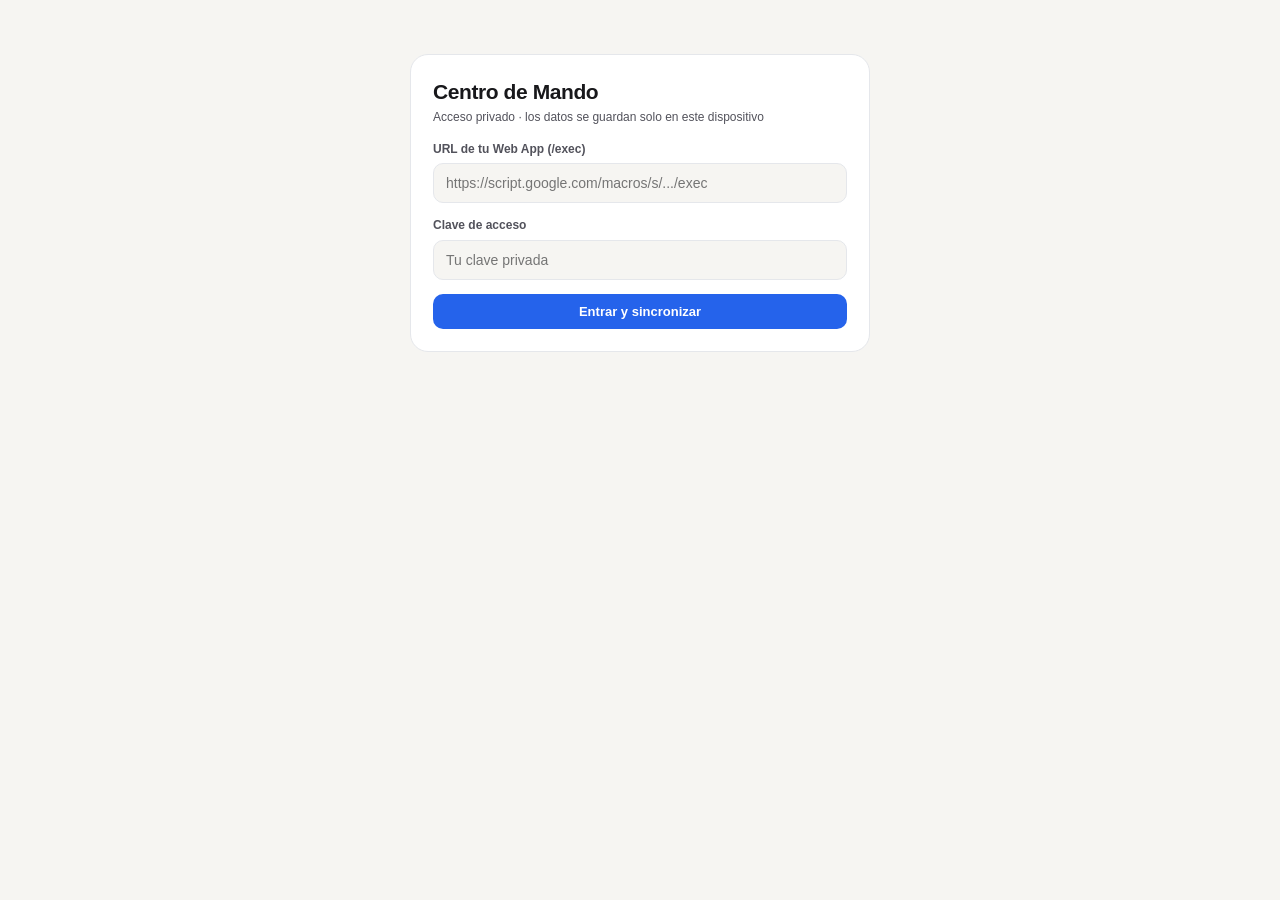
==== m/index.html @ d4057d69 "feat(m): agregar visor móvil Safari iPhone en m/index.html" ====
<!DOCTYPE html>
<html lang="es">
<head>
  <meta charset="UTF-8" />
  <meta name="viewport" content="width=device-width, initial-scale=1.0, viewport-fit=cover" />
  <meta name="apple-mobile-web-app-capable" content="yes" />
  <meta name="apple-mobile-web-app-status-bar-style" content="default" />
  <meta name="apple-mobile-web-app-title" content="Proyectos" />
  <meta name="robots" content="noindex, nofollow" />
  <link rel="apple-touch-icon" href="data:image/svg+xml,%3Csvg xmlns='http://www.w3.org/2000/svg' viewBox='0 0 180 180'%3E%3Crect width='180' height='180' rx='40' fill='%231d4ed8'/%3E%3Crect x='36' y='44' width='48' height='40' rx='10' fill='%23ffffff'/%3E%3Crect x='96' y='44' width='48' height='40' rx='10' fill='%2393c5fd'/%3E%3Crect x='36' y='96' width='48' height='40' rx='10' fill='%2393c5fd'/%3E%3Crect x='96' y='96' width='48' height='40' rx='10' fill='%23ffffff'/%3E%3C/svg%3E" />
  <title>Centro de Mando</title>
  <style>
    :root {
      --bg: #f6f5f2;
      --card: #ffffff;
      --border: #e5e7eb;
      --fg: #18181b;
      --muted: #52525b;
      --accent: #2563eb;
      --accent-fg: #ffffff;
      --inst-bg: #eff6ff;
      --inst-bd: #bfdbfe;
      --next-bg: #fafafa;
      --ok-bg: #dcfce7;
      --ok-fg: #166534;
      --warn-bg: #fef3c7;
      --warn-fg: #92400e;
      --err-bg: #fee2e2;
      --err-fg: #991b1b;
      --c1: #0f766e;
      --c2: #2563eb;
      --c3: #7c3aed;
      --c4: #c2410c;
    }
    @media (prefers-color-scheme: dark) {
      :root {
        --bg: #0c0e12;
        --card: #161922;
        --border: #272c38;
        --fg: #f4f4f5;
        --muted: #a1a1aa;
        --accent: #60a5fa;
        --accent-fg: #0c0e12;
        --inst-bg: #13203d;
        --inst-bd: #1e3a8a;
        --next-bg: #11141c;
        --ok-bg: #14532d;
        --ok-fg: #bbf7d0;
        --warn-bg: #451a03;
        --warn-fg: #fde68a;
        --err-bg: #450a0a;
        --err-fg: #fecaca;
        --c1: #2dd4bf;
        --c2: #60a5fa;
        --c3: #a78bfa;
        --c4: #fb923c;
      }
    }
    * { box-sizing: border-box; -webkit-tap-highlight-color: transparent; }
    body {
      margin: 0;
      padding: calc(14px + env(safe-area-inset-top)) 14px calc(32px + env(safe-area-inset-bottom));
      font-family: -apple-system, BlinkMacSystemFont, "SF Pro Text", "Segoe UI", Roboto, sans-serif;
      background: var(--bg);
      color: var(--fg);
      line-height: 1.45;
    }
    .wrap { max-width: 980px; margin: 0 auto; }
    header {
      display: flex;
      justify-content: space-between;
      align-items: center;
      gap: 10px;
      margin-bottom: 14px;
    }
    h1 { font-size: 21px; font-weight: 800; margin: 0; letter-spacing: -0.02em; }
    .meta { font-size: 12px; color: var(--muted); margin-top: 2px; }
    .actions { display: flex; gap: 8px; flex-shrink: 0; }
    .btn {
      padding: 9px 13px;
      border-radius: 10px;
      border: 1px solid var(--border);
      background: var(--card);
      color: var(--fg);
      font-size: 13px;
      font-weight: 600;
      cursor: pointer;
    }
    .btn-primary {
      background: var(--accent);
      color: var(--accent-fg);
      border-color: transparent;
    }
    .btn:active { opacity: 0.78; transform: scale(0.98); }
    .stats {
      display: grid;
      grid-template-columns: repeat(3, 1fr);
      gap: 10px;
      margin-bottom: 14px;
    }
    .stat {
      background: var(--card);
      border: 1px solid var(--border);
      border-radius: 13px;
      padding: 10px 12px;
    }
    .stat-lbl { font-size: 11px; color: var(--muted); }
    .stat-val { font-size: 18px; font-weight: 800; font-variant-numeric: tabular-nums; margin-top: 2px; }
    .grid {
      display: grid;
      grid-template-columns: repeat(auto-fit, minmax(310px, 1fr));
      gap: 14px;
    }
    .card {
      background: var(--card);
      border: 1px solid var(--border);
      border-radius: 16px;
      padding: 16px;
      display: flex;
      flex-direction: column;
      gap: 12px;
    }
    .top { display: flex; justify-content: space-between; align-items: flex-start; gap: 10px; }
    .title-wrap { min-width: 0; }
    .title-row { display: flex; align-items: center; gap: 7px; flex-wrap: wrap; }
    .dot { width: 9px; height: 9px; border-radius: 999px; flex-shrink: 0; }
    h2 { font-size: 17px; font-weight: 700; margin: 0; }
    .phase { font-size: 12px; color: var(--muted); margin-top: 3px; }
    .right { text-align: right; flex-shrink: 0; }
    .pill {
      display: inline-block;
      font-size: 10px;
      font-weight: 700;
      text-transform: uppercase;
      letter-spacing: 0.03em;
      padding: 2px 8px;
      border-radius: 999px;
    }
    .pill.ok { background: var(--ok-bg); color: var(--ok-fg); }
    .pill.warn { background: var(--warn-bg); color: var(--warn-fg); }
    .pill.err { background: var(--err-bg); color: var(--err-fg); }
    .pct { font-size: 20px; font-weight: 800; font-variant-numeric: tabular-nums; margin-top: 3px; }
    .bar { height: 6px; background: var(--border); border-radius: 999px; overflow: hidden; }
    .fill { height: 100%; border-radius: 999px; transition: width 0.3s ease; }
    .lbl {
      font-size: 11px;
      font-weight: 700;
      letter-spacing: 0.04em;
      color: var(--muted);
      margin-bottom: 4px;
      text-transform: uppercase;
    }
    .inst {
      background: var(--inst-bg);
      border: 1px solid var(--inst-bd);
      border-radius: 12px;
      padding: 11px 12px;
    }
    .inst .lbl { color: var(--accent); display: flex; justify-content: space-between; gap: 8px; flex-wrap: wrap; }
    .inst p { margin: 0; font-size: 14px; font-weight: 600; color: var(--fg); }
    .blocker {
      background: var(--warn-bg);
      color: var(--warn-fg);
      border-radius: 10px;
      padding: 9px 11px;
      font-size: 12px;
    }
    .blk p, .next p { margin: 0; font-size: 13px; }
    .blk p { color: var(--muted); }
    .next {
      background: var(--next-bg);
      border: 1px solid var(--border);
      border-radius: 12px;
      padding: 10px 12px;
    }
    details {
      border-top: 1px solid var(--border);
      padding-top: 10px;
      font-size: 12px;
      color: var(--muted);
    }
    summary {
      cursor: pointer;
      font-weight: 600;
      color: var(--accent);
      list-style: none;
    }
    summary::-webkit-details-marker { display: none; }
    .sub-lbl { font-weight: 700; color: var(--fg); margin: 10px 0 4px; }
    ul { margin: 0 0 0 16px; padding: 0; }
    li { margin-bottom: 4px; }
    .links { display: flex; flex-wrap: wrap; gap: 10px; margin-top: 8px; }
    .links a { color: var(--accent); text-decoration: none; font-weight: 600; }
    .setup-card {
      max-width: 460px;
      margin: 40px auto;
      background: var(--card);
      border: 1px solid var(--border);
      border-radius: 18px;
      padding: 22px;
      display: flex;
      flex-direction: column;
      gap: 14px;
    }
    label { font-size: 12px; font-weight: 600; color: var(--muted); display: block; margin-bottom: 5px; }
    input {
      width: 100%;
      padding: 11px 12px;
      border-radius: 10px;
      border: 1px solid var(--border);
      background: var(--bg);
      color: var(--fg);
      font-size: 14px;
    }
    .err-banner {
      background: var(--err-bg);
      color: var(--err-fg);
      border-radius: 12px;
      padding: 12px 14px;
      font-size: 13px;
      margin-bottom: 14px;
    }
    .muted-center { text-align: center; color: var(--muted); padding: 40px 16px; font-size: 14px; }
  </style>
</head>
<body>
  <div id="root" class="wrap"></div>

  <script>
    (function () {
      const CFG_KEY = 'mando_viewer_cfg_v1';
      const CACHE_KEY = 'mando_viewer_cache_v1';
      const COLORS = ['var(--c1)', 'var(--c2)', 'var(--c3)', 'var(--c4)'];

      function esc(s) {
        return String(s || '')
          .replace(/&/g, '&amp;')
          .replace(/</g, '&lt;')
          .replace(/>/g, '&gt;')
          .replace(/"/g, '&quot;');
      }

      function formatDate(iso) {
        if (!iso) return '';
        try {
          const d = new Date(iso);
          const m = ['Ene','Feb','Mar','Abr','May','Jun','Jul','Ago','Sep','Oct','Nov','Dic'];
          const p = n => (n < 10 ? '0' + n : '' + n);
          return d.getDate() + ' ' + m[d.getMonth()] + ' · ' + p(d.getHours()) + ':' + p(d.getMinutes());
        } catch (_) {
          return String(iso).slice(0, 16).replace('T', ' ');
        }
      }

      function parseHashConfig() {
        const hash = window.location.hash ? window.location.hash.slice(1) : '';
        if (!hash) return null;
        const params = new URLSearchParams(hash);
        const api = params.get('api');
        const k = params.get('k') || '';
        if (api) return { api: api.trim(), k: k.trim() };
        return null;
      }

      function loadConfig() {
        const fromHash = parseHashConfig();
        if (fromHash) {
          try { localStorage.setItem(CFG_KEY, JSON.stringify(fromHash)); } catch (_) {}
          return fromHash;
        }
        try {
          const raw = localStorage.getItem(CFG_KEY);
          if (raw) return JSON.parse(raw);
        } catch (_) {}
        return null;
      }

      function saveConfig(cfg) {
        try { localStorage.setItem(CFG_KEY, JSON.stringify(cfg)); } catch (_) {}
      }

      function loadCache() {
        try {
          const raw = localStorage.getItem(CACHE_KEY);
          if (raw) return JSON.parse(raw);
        } catch (_) {}
        return null;
      }

      function saveCache(payload) {
        try { localStorage.setItem(CACHE_KEY, JSON.stringify(payload)); } catch (_) {}
      }

      function renderSetup(errMsg) {
        const existing = loadConfig() || { api: '', k: '' };
        document.getElementById('root').innerHTML = `
          <form id="setup-form" class="setup-card">
            <div>
              <h1>Centro de Mando</h1>
              <div class="meta">Acceso privado · los datos se guardan solo en este dispositivo</div>
            </div>
            ${errMsg ? `<div class="err-banner">${esc(errMsg)}</div>` : ''}
            <div>
              <label for="inp-api">URL de tu Web App (/exec)</label>
              <input id="inp-api" type="url" required placeholder="https://script.google.com/macros/s/.../exec" value="${esc(existing.api)}" />
            </div>
            <div>
              <label for="inp-key">Clave de acceso</label>
              <input id="inp-key" type="password" required placeholder="Tu clave privada" value="${esc(existing.k)}" />
            </div>
            <button type="submit" class="btn btn-primary">Entrar y sincronizar</button>
          </form>
        `;
        document.getElementById('setup-form').addEventListener('submit', function (e) {
          e.preventDefault();
          const api = document.getElementById('inp-api').value.trim();
          const k = document.getElementById('inp-key').value.trim();
          if (!api) return;
          const cfg = { api, k };
          saveConfig(cfg);
          const hash = '#api=' + encodeURIComponent(api) + '&k=' + encodeURIComponent(k);
          try { history.replaceState(null, '', hash); } catch (_) {}
          startApp(cfg);
        });
      }

      function renderDashboard(data, statusText, errMsg) {
        const projects = Array.isArray(data && data.projects) ? data.projects : [];
        const avgPct = projects.length
          ? Math.round(projects.reduce((acc, p) => acc + Number(p.progress_pct || 0), 0) / projects.length)
          : 0;
        const activeCount = projects.filter(p => p.status === 'activo').length;

        const cardsHtml = projects.map(function (p, idx) {
          const pct = Number(p.progress_pct || 0);
          const color = COLORS[idx % COLORS.length];
          const tone = p.status === 'activo' ? 'ok' : (p.status === 'bloqueado' ? 'err' : 'warn');
          const done = (p.done_highlights || []).map(x => `<li>${esc(x)}</li>`).join('');
          const hist = (p.history || []).slice(0, 4).map(h =>
            `<li><b>${esc(formatDate(h.at))}:</b> ${esc(h.instruction)}</li>`
          ).join('');
          const links = (p.links || []).map(l =>
            `<a href="${esc(l.url)}" target="_blank" rel="noopener noreferrer">${esc(l.label)} ↗</a>`
          ).join('');
          const blocker = (p.blockers && String(p.blockers).trim())
            ? `<div class="blocker"><b>Atención:</b> ${esc(p.blockers)}</div>`
            : '';

          return `
            <article class="card">
              <div class="top">
                <div class="title-wrap">
                  <div class="title-row">
                    <span class="dot" style="background:${color}"></span>
                    <h2>${esc(p.name)}</h2>
                  </div>
                  <div class="phase">${esc(p.phase || p.category)}</div>
                </div>
                <div class="right">
                  <span class="pill ${tone}">${esc(p.status || 'activo')}</span>
                  <div class="pct" style="color:${color}">${pct}%</div>
                </div>
              </div>
              <div class="bar"><div class="fill" style="width:${pct}%;background:${color}"></div></div>
              <div class="inst">
                <div class="lbl">
                  <span>Última instrucción</span>
                  <span>${esc(formatDate(p.last_instruction_at))}</span>
                </div>
                <p>${esc(p.last_instruction)}</p>
              </div>
              ${blocker}
              <div class="blk">
                <div class="lbl">En qué vamos</div>
                <p>${esc(p.summary)}</p>
              </div>
              <div class="next">
                <div class="lbl">Siguiente decisión</div>
                <p>${esc(p.next_decision)}</p>
              </div>
              ${(done || hist || links) ? `
                <details>
                  <summary>Ver logros, historial y links</summary>
                  ${done ? `<div class="sub-lbl">Logros</div><ul>${done}</ul>` : ''}
                  ${hist ? `<div class="sub-lbl">Historial</div><ul>${hist}</ul>` : ''}
                  ${links ? `<div class="links">${links}</div>` : ''}
                </details>
              ` : ''}
            </article>
          `;
        }).join('');

        document.getElementById('root').innerHTML = `
          <header>
            <div>
              <h1>Mis Proyectos</h1>
              <div class="meta">${esc(statusText)}</div>
            </div>
            <div class="actions">
              <button id="btn-refresh" type="button" class="btn btn-primary">↻ Actualizar</button>
              <button id="btn-cfg" type="button" class="btn" aria-label="Configurar">⚙</button>
            </div>
          </header>
          ${errMsg ? `<div class="err-banner">${esc(errMsg)}</div>` : ''}
          <section class="stats">
            <div class="stat">
              <div class="stat-lbl">Proyectos</div>
              <div class="stat-val">${projects.length}</div>
            </div>
            <div class="stat">
              <div class="stat-lbl">Activos</div>
              <div class="stat-val">${activeCount}/${projects.length}</div>
            </div>
            <div class="stat">
              <div class="stat-lbl">Promedio</div>
              <div class="stat-val">${avgPct}%</div>
            </div>
          </section>
          <section class="grid">${cardsHtml || '<div class="muted-center">Sin proyectos todavía.</div>'}</section>
        `;

        document.getElementById('btn-refresh').addEventListener('click', function () {
          const cfg = loadConfig();
          if (cfg) fetchLive(cfg);
        });
        document.getElementById('btn-cfg').addEventListener('click', function () {
          renderSetup();
        });
      }

      async function fetchLive(cfg) {
        const cached = loadCache();
        if (cached && cached.projects) {
          renderDashboard(cached, 'Actualizando en vivo desde Drive...');
        } else {
          document.getElementById('root').innerHTML = '<div class="muted-center">Conectando con tu Google Drive...</div>';
        }

        const sep = cfg.api.includes('?') ? '&' : '?';
        const url = cfg.api + sep + 'k=' + encodeURIComponent(cfg.k || '') + '&format=json&_t=' + Date.now();

        try {
          const res = await fetch(url, {
            method: 'GET',
            credentials: 'omit',
            redirect: 'follow',
            cache: 'no-store'
          });
          if (!res.ok) throw new Error('HTTP ' + res.status);
          const text = await res.text();
          let data;
          try {
            data = JSON.parse(text);
          } catch (_) {
            throw new Error('La respuesta no fue JSON (verifica que tu clave ?k= coincida y el acceso sea "Cualquier usuario").');
          }
          saveCache(data);
          const hora = new Date().toLocaleTimeString('es-MX', { hour: '2-digit', minute: '2-digit' });
          renderDashboard(data, 'En vivo desde Drive · ' + hora);
        } catch (err) {
          if (cached && cached.projects) {
            renderDashboard(cached, 'Mostrando última copia guardada', 'No se pudo actualizar ahora: ' + err.message);
          } else {
            renderSetup('No se pudo conectar: ' + err.message);
          }
        }
      }

      function startApp(cfg) {
        if (!cfg || !cfg.api) {
          renderSetup();
          return;
        }
        fetchLive(cfg);
      }

      startApp(loadConfig());
    })();
  </script>
</body>
</html>
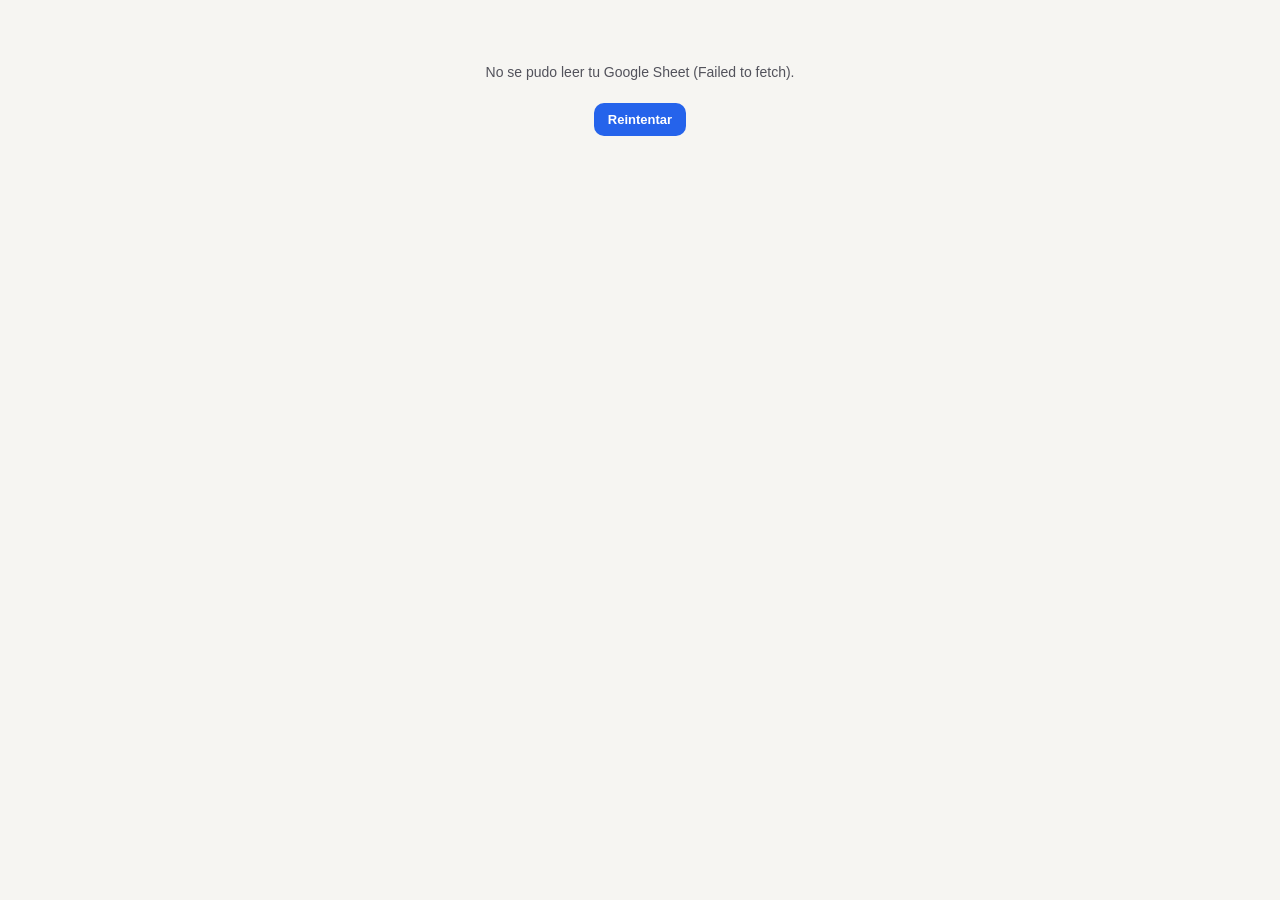
==== commit a72f2b4e: "feat(m): actualizar visor móvil Safari iPhone en m/index.html" ====
--- a/m/index.html
+++ b/m/index.html
@@ -7,12 +7,14 @@
   <meta name="apple-mobile-web-app-status-bar-style" content="default" />
   <meta name="apple-mobile-web-app-title" content="Proyectos" />
   <meta name="robots" content="noindex, nofollow" />
-  <link rel="apple-touch-icon" href="data:image/svg+xml,%3Csvg xmlns='http://www.w3.org/2000/svg' viewBox='0 0 180 180'%3E%3Crect width='180' height='180' rx='40' fill='%231d4ed8'/%3E%3Crect x='36' y='44' width='48' height='40' rx='10' fill='%23ffffff'/%3E%3Crect x='96' y='44' width='48' height='40' rx='10' fill='%2393c5fd'/%3E%3Crect x='36' y='96' width='48' height='40' rx='10' fill='%2393c5fd'/%3E%3Crect x='96' y='96' width='48' height='40' rx='10' fill='%23ffffff'/%3E%3C/svg%3E" />
-  <title>Centro de Mando</title>
+  <link rel="apple-touch-icon" sizes="180x180" href="./apple-touch-icon.png" />
+  <link rel="icon" type="image/png" sizes="180x180" href="./apple-touch-icon.png" />
+  <title>Mis Proyectos — Kanban</title>
   <style>
     :root {
       --bg: #f6f5f2;
       --card: #ffffff;
+      --card-inner: #faf9f6;
       --border: #e5e7eb;
       --fg: #18181b;
       --muted: #52525b;
@@ -20,13 +22,10 @@
       --accent-fg: #ffffff;
       --inst-bg: #eff6ff;
       --inst-bd: #bfdbfe;
-      --next-bg: #fafafa;
-      --ok-bg: #dcfce7;
-      --ok-fg: #166534;
+      --ok: #16a34a;
       --warn-bg: #fef3c7;
+      --warn-bd: #fde68a;
       --warn-fg: #92400e;
-      --err-bg: #fee2e2;
-      --err-fg: #991b1b;
       --c1: #0f766e;
       --c2: #2563eb;
       --c3: #7c3aed;
@@ -36,6 +35,7 @@
       :root {
         --bg: #0c0e12;
         --card: #161922;
+        --card-inner: #10131a;
         --border: #272c38;
         --fg: #f4f4f5;
         --muted: #a1a1aa;
@@ -43,13 +43,10 @@
         --accent-fg: #0c0e12;
         --inst-bg: #13203d;
         --inst-bd: #1e3a8a;
-        --next-bg: #11141c;
-        --ok-bg: #14532d;
-        --ok-fg: #bbf7d0;
+        --ok: #22c55e;
         --warn-bg: #451a03;
+        --warn-bd: #78350f;
         --warn-fg: #fde68a;
-        --err-bg: #450a0a;
-        --err-fg: #fecaca;
         --c1: #2dd4bf;
         --c2: #60a5fa;
         --c3: #a78bfa;
@@ -59,13 +56,13 @@
     * { box-sizing: border-box; -webkit-tap-highlight-color: transparent; }
     body {
       margin: 0;
-      padding: calc(14px + env(safe-area-inset-top)) 14px calc(32px + env(safe-area-inset-bottom));
+      padding: calc(14px + env(safe-area-inset-top)) 14px calc(34px + env(safe-area-inset-bottom));
       font-family: -apple-system, BlinkMacSystemFont, "SF Pro Text", "Segoe UI", Roboto, sans-serif;
       background: var(--bg);
       color: var(--fg);
       line-height: 1.45;
     }
-    .wrap { max-width: 980px; margin: 0 auto; }
+    .wrap { max-width: 1240px; margin: 0 auto; }
     header {
       display: flex;
       justify-content: space-between;
@@ -75,162 +72,186 @@
     }
     h1 { font-size: 21px; font-weight: 800; margin: 0; letter-spacing: -0.02em; }
     .meta { font-size: 12px; color: var(--muted); margin-top: 2px; }
-    .actions { display: flex; gap: 8px; flex-shrink: 0; }
     .btn {
-      padding: 9px 13px;
+      padding: 9px 14px;
       border-radius: 10px;
-      border: 1px solid var(--border);
-      background: var(--card);
-      color: var(--fg);
+      border: none;
+      background: var(--accent);
+      color: var(--accent-fg);
       font-size: 13px;
       font-weight: 600;
       cursor: pointer;
-    }
-    .btn-primary {
+      flex-shrink: 0;
+    }
+    .btn:active { opacity: 0.8; transform: scale(0.98); }
+    .filters {
+      display: flex;
+      gap: 8px;
+      overflow-x: auto;
+      padding-bottom: 10px;
+      margin-bottom: 8px;
+      scrollbar-width: none;
+    }
+    .filters::-webkit-scrollbar { display: none; }
+    .chip {
+      padding: 7px 14px;
+      border-radius: 999px;
+      border: 1px solid var(--border);
+      background: var(--card);
+      color: var(--muted);
+      font-size: 13px;
+      font-weight: 600;
+      white-space: nowrap;
+      cursor: pointer;
+    }
+    .chip.active {
       background: var(--accent);
       color: var(--accent-fg);
       border-color: transparent;
     }
-    .btn:active { opacity: 0.78; transform: scale(0.98); }
-    .stats {
+    .board {
       display: grid;
-      grid-template-columns: repeat(3, 1fr);
-      gap: 10px;
-      margin-bottom: 14px;
-    }
-    .stat {
-      background: var(--card);
-      border: 1px solid var(--border);
-      border-radius: 13px;
-      padding: 10px 12px;
-    }
-    .stat-lbl { font-size: 11px; color: var(--muted); }
-    .stat-val { font-size: 18px; font-weight: 800; font-variant-numeric: tabular-nums; margin-top: 2px; }
-    .grid {
-      display: grid;
-      grid-template-columns: repeat(auto-fit, minmax(310px, 1fr));
+      grid-template-columns: repeat(4, minmax(0, 1fr));
       gap: 14px;
-    }
-    .card {
+      align-items: start;
+    }
+    @media (max-width: 1080px) {
+      .board { grid-template-columns: repeat(2, minmax(0, 1fr)); }
+    }
+    @media (max-width: 680px) {
+      .board { grid-template-columns: 1fr; }
+    }
+    .col {
       background: var(--card);
       border: 1px solid var(--border);
       border-radius: 16px;
-      padding: 16px;
+      padding: 14px;
       display: flex;
       flex-direction: column;
       gap: 12px;
     }
-    .top { display: flex; justify-content: space-between; align-items: flex-start; gap: 10px; }
-    .title-wrap { min-width: 0; }
-    .title-row { display: flex; align-items: center; gap: 7px; flex-wrap: wrap; }
+    .col-head {
+      display: flex;
+      justify-content: space-between;
+      align-items: center;
+      gap: 8px;
+      padding-bottom: 10px;
+      border-bottom: 1px solid var(--border);
+    }
+    .col-title {
+      display: flex;
+      align-items: center;
+      gap: 8px;
+      font-size: 14px;
+      font-weight: 800;
+      margin: 0;
+    }
+    .col-desc { font-size: 11px; color: var(--muted); margin-top: 2px; }
+    .count {
+      font-size: 12px;
+      font-weight: 700;
+      padding: 2px 9px;
+      border-radius: 999px;
+      background: var(--card-inner);
+      border: 1px solid var(--border);
+      color: var(--muted);
+      font-variant-numeric: tabular-nums;
+    }
     .dot { width: 9px; height: 9px; border-radius: 999px; flex-shrink: 0; }
-    h2 { font-size: 17px; font-weight: 700; margin: 0; }
-    .phase { font-size: 12px; color: var(--muted); margin-top: 3px; }
-    .right { text-align: right; flex-shrink: 0; }
-    .pill {
-      display: inline-block;
-      font-size: 10px;
+    .card {
+      background: var(--card-inner);
+      border: 1px solid var(--border);
+      border-radius: 14px;
+      padding: 14px;
+      display: flex;
+      flex-direction: column;
+      gap: 10px;
+    }
+    .card-top { display: flex; justify-content: space-between; align-items: flex-start; gap: 8px; }
+    .card-name { display: flex; align-items: center; gap: 7px; font-size: 15px; font-weight: 800; margin: 0; }
+    .card-date { font-size: 11px; color: var(--muted); margin-top: 2px; }
+    .pct { font-size: 17px; font-weight: 800; font-variant-numeric: tabular-nums; flex-shrink: 0; }
+    .bar { height: 6px; background: var(--border); border-radius: 999px; overflow: hidden; }
+    .fill { height: 100%; border-radius: 999px; }
+    .box-inst {
+      background: var(--inst-bg);
+      border: 1px solid var(--inst-bd);
+      border-radius: 10px;
+      padding: 9px 11px;
+    }
+    .box-warn {
+      background: var(--warn-bg);
+      border: 1px solid var(--warn-bd);
+      color: var(--warn-fg);
+      border-radius: 10px;
+      padding: 8px 10px;
+      font-size: 12px;
+    }
+    .box-next {
+      background: var(--card);
+      border: 1px solid var(--border);
+      border-radius: 10px;
+      padding: 9px 11px;
+    }
+    .lbl {
+      font-size: 11px;
       font-weight: 700;
       text-transform: uppercase;
       letter-spacing: 0.03em;
-      padding: 2px 8px;
-      border-radius: 999px;
-    }
-    .pill.ok { background: var(--ok-bg); color: var(--ok-fg); }
-    .pill.warn { background: var(--warn-bg); color: var(--warn-fg); }
-    .pill.err { background: var(--err-bg); color: var(--err-fg); }
-    .pct { font-size: 20px; font-weight: 800; font-variant-numeric: tabular-nums; margin-top: 3px; }
-    .bar { height: 6px; background: var(--border); border-radius: 999px; overflow: hidden; }
-    .fill { height: 100%; border-radius: 999px; transition: width 0.3s ease; }
-    .lbl {
-      font-size: 11px;
-      font-weight: 700;
-      letter-spacing: 0.04em;
       color: var(--muted);
-      margin-bottom: 4px;
-      text-transform: uppercase;
-    }
-    .inst {
-      background: var(--inst-bg);
-      border: 1px solid var(--inst-bd);
+      margin-bottom: 3px;
+    }
+    .box-inst .lbl { color: var(--accent); }
+    .box-inst p { margin: 0; font-size: 13px; font-weight: 600; color: var(--fg); }
+    .txt { margin: 0; font-size: 13px; color: var(--muted); }
+    .box-next p { margin: 0; font-size: 13px; color: var(--fg); }
+    .empty {
+      border: 1px dashed var(--border);
       border-radius: 12px;
-      padding: 11px 12px;
-    }
-    .inst .lbl { color: var(--accent); display: flex; justify-content: space-between; gap: 8px; flex-wrap: wrap; }
-    .inst p { margin: 0; font-size: 14px; font-weight: 600; color: var(--fg); }
-    .blocker {
+      padding: 20px 10px;
+      text-align: center;
+      font-size: 12px;
+      color: var(--muted);
+    }
+    .err-bar {
       background: var(--warn-bg);
       color: var(--warn-fg);
       border-radius: 10px;
-      padding: 9px 11px;
+      padding: 10px 12px;
       font-size: 12px;
-    }
-    .blk p, .next p { margin: 0; font-size: 13px; }
-    .blk p { color: var(--muted); }
-    .next {
-      background: var(--next-bg);
-      border: 1px solid var(--border);
-      border-radius: 12px;
-      padding: 10px 12px;
-    }
-    details {
-      border-top: 1px solid var(--border);
-      padding-top: 10px;
-      font-size: 12px;
-      color: var(--muted);
-    }
-    summary {
-      cursor: pointer;
-      font-weight: 600;
-      color: var(--accent);
-      list-style: none;
-    }
-    summary::-webkit-details-marker { display: none; }
-    .sub-lbl { font-weight: 700; color: var(--fg); margin: 10px 0 4px; }
-    ul { margin: 0 0 0 16px; padding: 0; }
-    li { margin-bottom: 4px; }
-    .links { display: flex; flex-wrap: wrap; gap: 10px; margin-top: 8px; }
-    .links a { color: var(--accent); text-decoration: none; font-weight: 600; }
-    .setup-card {
-      max-width: 460px;
-      margin: 40px auto;
-      background: var(--card);
-      border: 1px solid var(--border);
-      border-radius: 18px;
-      padding: 22px;
-      display: flex;
-      flex-direction: column;
-      gap: 14px;
-    }
-    label { font-size: 12px; font-weight: 600; color: var(--muted); display: block; margin-bottom: 5px; }
-    input {
-      width: 100%;
-      padding: 11px 12px;
-      border-radius: 10px;
-      border: 1px solid var(--border);
-      background: var(--bg);
-      color: var(--fg);
-      font-size: 14px;
-    }
-    .err-banner {
-      background: var(--err-bg);
-      color: var(--err-fg);
-      border-radius: 12px;
-      padding: 12px 14px;
-      font-size: 13px;
-      margin-bottom: 14px;
-    }
-    .muted-center { text-align: center; color: var(--muted); padding: 40px 16px; font-size: 14px; }
+      margin-bottom: 12px;
+    }
+    .center-msg { text-align: center; color: var(--muted); padding: 48px 16px; font-size: 14px; }
   </style>
 </head>
 <body>
-  <div id="root" class="wrap"></div>
+  <div id="root" class="wrap">
+    <div class="center-msg">Cargando tu tablero desde Google Sheets...</div>
+  </div>
 
   <script>
     (function () {
-      const CFG_KEY = 'mando_viewer_cfg_v1';
-      const CACHE_KEY = 'mando_viewer_cache_v1';
-      const COLORS = ['var(--c1)', 'var(--c2)', 'var(--c3)', 'var(--c4)'];
+      const SHEET_CSV_URL = 'https://docs.google.com/spreadsheets/d/e/2PACX-1vQQvAqRtPj_lLBGKCvmbcWI3wLH4lWmuTjyJDMoUFYXm4DWfJqzNTVH6kmYKt-qrTUp8caF68bpBpg8/pub?output=csv';
+      const CACHE_KEY = 'kanban_sheet_cache_v1';
+
+      const COLUMNS = [
+        { id: 'Listo hoy', title: '⚡ Listo hoy', desc: 'Puedes avanzar ahora', dot: 'var(--ok)' },
+        { id: 'En marcha', title: '⚙️ En marcha', desc: 'Avanzando o en proceso', dot: 'var(--accent)' },
+        { id: 'En espera', title: '⏸️ En espera', desc: 'En pausa o por límite', dot: '#d97706' },
+        { id: 'Entregado', title: '✅ Entregado', desc: 'Bloque cerrado', dot: 'var(--muted)' }
+      ];
+
+      const GROUP_COLORS = {
+        'VIDA EN ORDEN': 'var(--c1)',
+        'EducArte': 'var(--c2)',
+        'Motivación': 'var(--c3)'
+      };
+      const FALLBACK_COLORS = ['var(--c1)', 'var(--c2)', 'var(--c3)', 'var(--c4)'];
+
+      let currentRows = [];
+      let selectedGroup = 'Todos';
+      let lastSyncLabel = '';
+      let lastError = '';
 
       function esc(s) {
         return String(s || '')
@@ -240,153 +261,140 @@
           .replace(/"/g, '&quot;');
       }
 
-      function formatDate(iso) {
-        if (!iso) return '';
-        try {
-          const d = new Date(iso);
-          const m = ['Ene','Feb','Mar','Abr','May','Jun','Jul','Ago','Sep','Oct','Nov','Dic'];
-          const p = n => (n < 10 ? '0' + n : '' + n);
-          return d.getDate() + ' ' + m[d.getMonth()] + ' · ' + p(d.getHours()) + ':' + p(d.getMinutes());
-        } catch (_) {
-          return String(iso).slice(0, 16).replace('T', ' ');
+      function parseCSV(text) {
+        const rows = [];
+        let row = [];
+        let field = '';
+        let inQuotes = false;
+        const clean = text.replace(/^\uFEFF/, '');
+
+        for (let i = 0; i < clean.length; i++) {
+          const ch = clean[i];
+          const next = clean[i + 1];
+          if (inQuotes) {
+            if (ch === '"' && next === '"') {
+              field += '"';
+              i++;
+            } else if (ch === '"') {
+              inQuotes = false;
+            } else {
+              field += ch;
+            }
+          } else {
+            if (ch === '"') {
+              inQuotes = true;
+            } else if (ch === ',') {
+              row.push(field);
+              field = '';
+            } else if (ch === '\r' && next === '\n') {
+              row.push(field);
+              rows.push(row);
+              row = [];
+              field = '';
+              i++;
+            } else if (ch === '\n' || ch === '\r') {
+              row.push(field);
+              rows.push(row);
+              row = [];
+              field = '';
+            } else {
+              field += ch;
+            }
+          }
         }
-      }
-
-      function parseHashConfig() {
-        const hash = window.location.hash ? window.location.hash.slice(1) : '';
-        if (!hash) return null;
-        const params = new URLSearchParams(hash);
-        const api = params.get('api');
-        const k = params.get('k') || '';
-        if (api) return { api: api.trim(), k: k.trim() };
-        return null;
-      }
-
-      function loadConfig() {
-        const fromHash = parseHashConfig();
-        if (fromHash) {
-          try { localStorage.setItem(CFG_KEY, JSON.stringify(fromHash)); } catch (_) {}
-          return fromHash;
+        if (field.length > 0 || row.length > 0) {
+          row.push(field);
+          rows.push(row);
         }
-        try {
-          const raw = localStorage.getItem(CFG_KEY);
-          if (raw) return JSON.parse(raw);
-        } catch (_) {}
-        return null;
-      }
-
-      function saveConfig(cfg) {
-        try { localStorage.setItem(CFG_KEY, JSON.stringify(cfg)); } catch (_) {}
-      }
-
-      function loadCache() {
-        try {
-          const raw = localStorage.getItem(CACHE_KEY);
-          if (raw) return JSON.parse(raw);
-        } catch (_) {}
-        return null;
-      }
-
-      function saveCache(payload) {
-        try { localStorage.setItem(CACHE_KEY, JSON.stringify(payload)); } catch (_) {}
-      }
-
-      function renderSetup(errMsg) {
-        const existing = loadConfig() || { api: '', k: '' };
-        document.getElementById('root').innerHTML = `
-          <form id="setup-form" class="setup-card">
-            <div>
-              <h1>Centro de Mando</h1>
-              <div class="meta">Acceso privado · los datos se guardan solo en este dispositivo</div>
-            </div>
-            ${errMsg ? `<div class="err-banner">${esc(errMsg)}</div>` : ''}
-            <div>
-              <label for="inp-api">URL de tu Web App (/exec)</label>
-              <input id="inp-api" type="url" required placeholder="https://script.google.com/macros/s/.../exec" value="${esc(existing.api)}" />
-            </div>
-            <div>
-              <label for="inp-key">Clave de acceso</label>
-              <input id="inp-key" type="password" required placeholder="Tu clave privada" value="${esc(existing.k)}" />
-            </div>
-            <button type="submit" class="btn btn-primary">Entrar y sincronizar</button>
-          </form>
-        `;
-        document.getElementById('setup-form').addEventListener('submit', function (e) {
-          e.preventDefault();
-          const api = document.getElementById('inp-api').value.trim();
-          const k = document.getElementById('inp-key').value.trim();
-          if (!api) return;
-          const cfg = { api, k };
-          saveConfig(cfg);
-          const hash = '#api=' + encodeURIComponent(api) + '&k=' + encodeURIComponent(k);
-          try { history.replaceState(null, '', hash); } catch (_) {}
-          startApp(cfg);
+        if (rows.length < 2) return [];
+
+        const headers = rows[0].map(h => h.trim().toLowerCase());
+        return rows.slice(1)
+          .filter(r => r.some(cell => cell && cell.trim() !== ''))
+          .map(r => {
+            const obj = {};
+            headers.forEach((h, idx) => { obj[h] = (r[idx] || '').trim(); });
+            return obj;
+          });
+      }
+
+      function normalizeColumn(val) {
+        const v = String(val || '').trim().toLowerCase();
+        if (v.includes('listo') || v.includes('hacer')) return 'Listo hoy';
+        if (v.includes('marcha') || v.includes('curso') || v.includes('proceso')) return 'En marcha';
+        if (v.includes('espera') || v.includes('pausa') || v.includes('bloque')) return 'En espera';
+        if (v.includes('entreg') || v.includes('cerrad') || v.includes('termin')) return 'Entregado';
+        return 'En marcha';
+      }
+
+      function pickColor(item, idx) {
+        if (String(item.proyecto || '').toLowerCase().includes('reel')) return 'var(--c4)';
+        return GROUP_COLORS[item.grupo] || FALLBACK_COLORS[idx % FALLBACK_COLORS.length];
+      }
+
+      function render() {
+        const groups = ['Todos'];
+        currentRows.forEach(r => {
+          if (r.grupo && !groups.includes(r.grupo)) groups.push(r.grupo);
         });
-      }
-
-      function renderDashboard(data, statusText, errMsg) {
-        const projects = Array.isArray(data && data.projects) ? data.projects : [];
-        const avgPct = projects.length
-          ? Math.round(projects.reduce((acc, p) => acc + Number(p.progress_pct || 0), 0) / projects.length)
-          : 0;
-        const activeCount = projects.filter(p => p.status === 'activo').length;
-
-        const cardsHtml = projects.map(function (p, idx) {
-          const pct = Number(p.progress_pct || 0);
-          const color = COLORS[idx % COLORS.length];
-          const tone = p.status === 'activo' ? 'ok' : (p.status === 'bloqueado' ? 'err' : 'warn');
-          const done = (p.done_highlights || []).map(x => `<li>${esc(x)}</li>`).join('');
-          const hist = (p.history || []).slice(0, 4).map(h =>
-            `<li><b>${esc(formatDate(h.at))}:</b> ${esc(h.instruction)}</li>`
-          ).join('');
-          const links = (p.links || []).map(l =>
-            `<a href="${esc(l.url)}" target="_blank" rel="noopener noreferrer">${esc(l.label)} ↗</a>`
-          ).join('');
-          const blocker = (p.blockers && String(p.blockers).trim())
-            ? `<div class="blocker"><b>Atención:</b> ${esc(p.blockers)}</div>`
-            : '';
-
-          return `
-            <article class="card">
-              <div class="top">
-                <div class="title-wrap">
-                  <div class="title-row">
-                    <span class="dot" style="background:${color}"></span>
-                    <h2>${esc(p.name)}</h2>
+
+        const visible = selectedGroup === 'Todos'
+          ? currentRows
+          : currentRows.filter(r => r.grupo === selectedGroup);
+
+        const filtersHtml = groups.map(g =>
+          `<button type="button" data-group="${esc(g)}" class="chip ${g === selectedGroup ? 'active' : ''}">${esc(g)}</button>`
+        ).join('');
+
+        const boardHtml = COLUMNS.map(col => {
+          const items = visible.filter(r => normalizeColumn(r.columna) === col.id);
+          const cardsHtml = items.length ? items.map((c, idx) => {
+            const pct = Math.max(0, Math.min(100, parseInt(c.avance, 10) || 0));
+            const color = pickColor(c, idx);
+            return `
+              <article class="card">
+                <div class="card-top">
+                  <div>
+                    <h3 class="card-name">
+                      <span class="dot" style="background:${color}"></span>
+                      <span>${esc(c.proyecto)}</span>
+                    </h3>
+                    <div class="card-date">${esc(c.fecha)}</div>
                   </div>
-                  <div class="phase">${esc(p.phase || p.category)}</div>
-                </div>
-                <div class="right">
-                  <span class="pill ${tone}">${esc(p.status || 'activo')}</span>
                   <div class="pct" style="color:${color}">${pct}%</div>
                 </div>
+                <div class="bar"><div class="fill" style="width:${pct}%;background:${color}"></div></div>
+                <div class="box-inst">
+                  <div class="lbl">Último que pediste</div>
+                  <p>${esc(c.ultima_instruccion)}</p>
+                </div>
+                ${c.bloqueo ? `<div class="box-warn"><b>Pausa:</b> ${esc(c.bloqueo)}</div>` : ''}
+                <div>
+                  <div class="lbl">Qué hicimos</div>
+                  <p class="txt">${esc(c.que_hicimos)}</p>
+                </div>
+                <div class="box-next">
+                  <div class="lbl">Qué sigue</div>
+                  <p>${esc(c.que_sigue)}</p>
+                </div>
+              </article>
+            `;
+          }).join('') : `<div class="empty">Nada aquí por ahora</div>`;
+
+          return `
+            <section class="col">
+              <div class="col-head">
+                <div>
+                  <h2 class="col-title">
+                    <span class="dot" style="background:${col.dot}"></span>
+                    <span>${col.title}</span>
+                  </h2>
+                  <div class="col-desc">${col.desc}</div>
+                </div>
+                <span class="count">${items.length}</span>
               </div>
-              <div class="bar"><div class="fill" style="width:${pct}%;background:${color}"></div></div>
-              <div class="inst">
-                <div class="lbl">
-                  <span>Última instrucción</span>
-                  <span>${esc(formatDate(p.last_instruction_at))}</span>
-                </div>
-                <p>${esc(p.last_instruction)}</p>
-              </div>
-              ${blocker}
-              <div class="blk">
-                <div class="lbl">En qué vamos</div>
-                <p>${esc(p.summary)}</p>
-              </div>
-              <div class="next">
-                <div class="lbl">Siguiente decisión</div>
-                <p>${esc(p.next_decision)}</p>
-              </div>
-              ${(done || hist || links) ? `
-                <details>
-                  <summary>Ver logros, historial y links</summary>
-                  ${done ? `<div class="sub-lbl">Logros</div><ul>${done}</ul>` : ''}
-                  ${hist ? `<div class="sub-lbl">Historial</div><ul>${hist}</ul>` : ''}
-                  ${links ? `<div class="links">${links}</div>` : ''}
-                </details>
-              ` : ''}
-            </article>
+              ${cardsHtml}
+            </section>
           `;
         }).join('');
 
@@ -394,87 +402,63 @@
           <header>
             <div>
               <h1>Mis Proyectos</h1>
-              <div class="meta">${esc(statusText)}</div>
+              <div class="meta">${esc(lastSyncLabel || 'Conectado a tu Google Sheet')}</div>
             </div>
-            <div class="actions">
-              <button id="btn-refresh" type="button" class="btn btn-primary">↻ Actualizar</button>
-              <button id="btn-cfg" type="button" class="btn" aria-label="Configurar">⚙</button>
-            </div>
+            <button id="btn-refresh" type="button" class="btn">↻ Actualizar</button>
           </header>
-          ${errMsg ? `<div class="err-banner">${esc(errMsg)}</div>` : ''}
-          <section class="stats">
-            <div class="stat">
-              <div class="stat-lbl">Proyectos</div>
-              <div class="stat-val">${projects.length}</div>
-            </div>
-            <div class="stat">
-              <div class="stat-lbl">Activos</div>
-              <div class="stat-val">${activeCount}/${projects.length}</div>
-            </div>
-            <div class="stat">
-              <div class="stat-lbl">Promedio</div>
-              <div class="stat-val">${avgPct}%</div>
-            </div>
-          </section>
-          <section class="grid">${cardsHtml || '<div class="muted-center">Sin proyectos todavía.</div>'}</section>
+          ${lastError ? `<div class="err-bar">${esc(lastError)}</div>` : ''}
+          <div class="filters">${filtersHtml}</div>
+          <main class="board">${boardHtml}</main>
         `;
 
-        document.getElementById('btn-refresh').addEventListener('click', function () {
-          const cfg = loadConfig();
-          if (cfg) fetchLive(cfg);
+        document.getElementById('btn-refresh').addEventListener('click', loadFromSheet);
+        document.querySelectorAll('[data-group]').forEach(btn => {
+          btn.addEventListener('click', () => {
+            selectedGroup = btn.dataset.group;
+            render();
+          });
         });
-        document.getElementById('btn-cfg').addEventListener('click', function () {
-          renderSetup();
-        });
-      }
-
-      async function fetchLive(cfg) {
-        const cached = loadCache();
-        if (cached && cached.projects) {
-          renderDashboard(cached, 'Actualizando en vivo desde Drive...');
-        } else {
-          document.getElementById('root').innerHTML = '<div class="muted-center">Conectando con tu Google Drive...</div>';
-        }
-
-        const sep = cfg.api.includes('?') ? '&' : '?';
-        const url = cfg.api + sep + 'k=' + encodeURIComponent(cfg.k || '') + '&format=json&_t=' + Date.now();
-
+      }
+
+      async function loadFromSheet() {
         try {
-          const res = await fetch(url, {
+          const cached = localStorage.getItem(CACHE_KEY);
+          if (cached && currentRows.length === 0) {
+            currentRows = JSON.parse(cached);
+            lastSyncLabel = 'Actualizando desde tu hoja...';
+            render();
+          }
+        } catch (_) {}
+
+        try {
+          const res = await fetch(SHEET_CSV_URL + '&_t=' + Date.now(), {
             method: 'GET',
             credentials: 'omit',
-            redirect: 'follow',
             cache: 'no-store'
           });
           if (!res.ok) throw new Error('HTTP ' + res.status);
-          const text = await res.text();
-          let data;
-          try {
-            data = JSON.parse(text);
-          } catch (_) {
-            throw new Error('La respuesta no fue JSON (verifica que tu clave ?k= coincida y el acceso sea "Cualquier usuario").');
-          }
-          saveCache(data);
+          const csvText = await res.text();
+          const parsed = parseCSV(csvText);
+          if (!parsed.length) throw new Error('Hoja vacía');
+          currentRows = parsed;
+          lastError = '';
           const hora = new Date().toLocaleTimeString('es-MX', { hour: '2-digit', minute: '2-digit' });
-          renderDashboard(data, 'En vivo desde Drive · ' + hora);
+          lastSyncLabel = 'En vivo desde Google Sheets · ' + hora;
+          try { localStorage.setItem(CACHE_KEY, JSON.stringify(parsed)); } catch (_) {}
+          render();
         } catch (err) {
-          if (cached && cached.projects) {
-            renderDashboard(cached, 'Mostrando última copia guardada', 'No se pudo actualizar ahora: ' + err.message);
+          lastError = 'No se pudo actualizar ahora (' + err.message + ').';
+          if (currentRows.length) {
+            lastSyncLabel = 'Mostrando última copia guardada';
+            render();
           } else {
-            renderSetup('No se pudo conectar: ' + err.message);
+            document.getElementById('root').innerHTML =
+              '<div class="center-msg">No se pudo leer tu Google Sheet (' + esc(err.message) + ').<br><br><button class="btn" onclick="location.reload()">Reintentar</button></div>';
           }
         }
       }
 
-      function startApp(cfg) {
-        if (!cfg || !cfg.api) {
-          renderSetup();
-          return;
-        }
-        fetchLive(cfg);
-      }
-
-      startApp(loadConfig());
+      loadFromSheet();
     })();
   </script>
 </body>
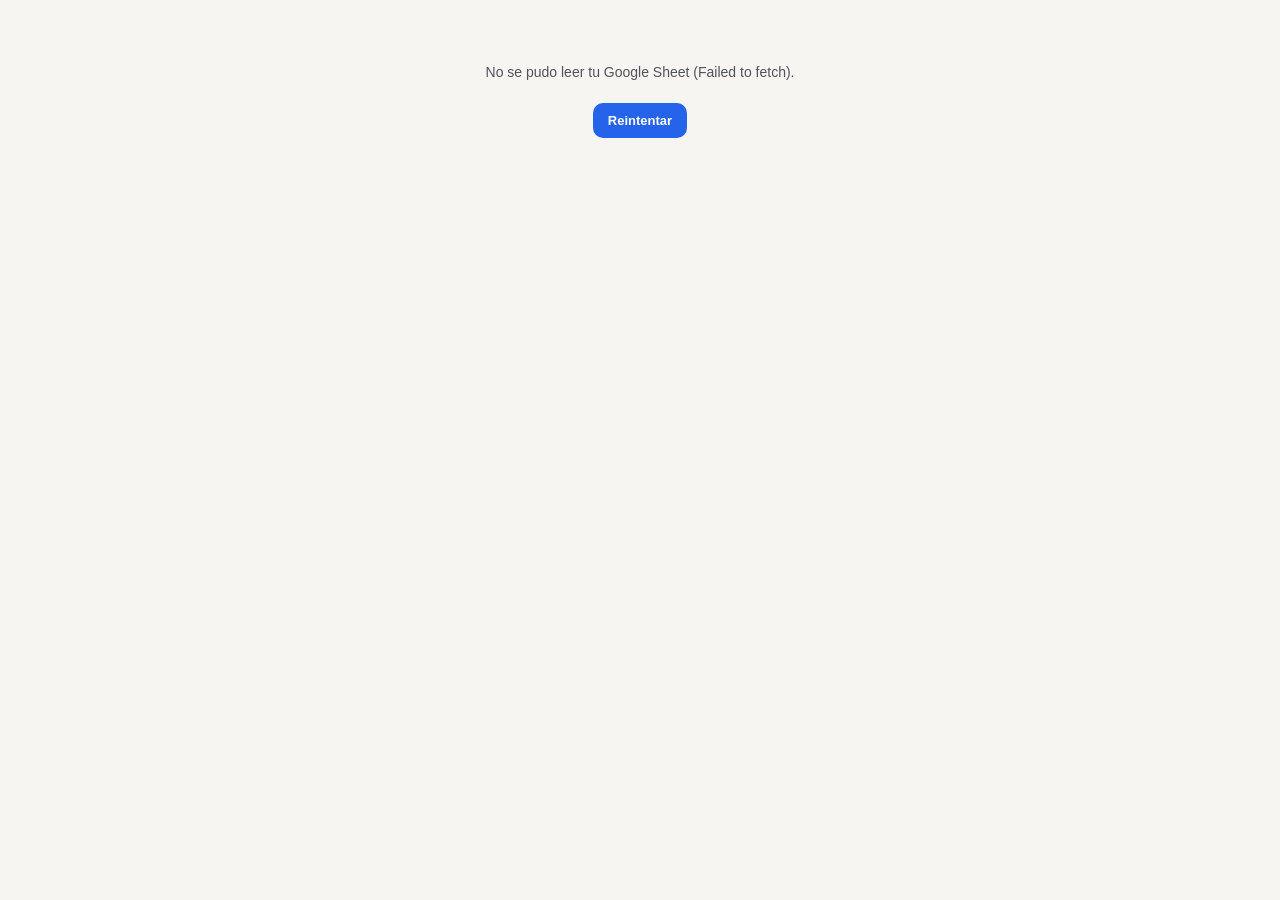
==== commit 2755246d: "feat(m): actualizar visor móvil Safari iPhone en m/index.html" ====
--- a/m/index.html
+++ b/m/index.html
@@ -56,40 +56,47 @@
     * { box-sizing: border-box; -webkit-tap-highlight-color: transparent; }
     body {
       margin: 0;
-      padding: calc(14px + env(safe-area-inset-top)) 14px calc(34px + env(safe-area-inset-bottom));
+      padding: calc(14px + env(safe-area-inset-top)) 14px calc(36px + env(safe-area-inset-bottom));
       font-family: -apple-system, BlinkMacSystemFont, "SF Pro Text", "Segoe UI", Roboto, sans-serif;
       background: var(--bg);
       color: var(--fg);
       line-height: 1.45;
     }
-    .wrap { max-width: 1240px; margin: 0 auto; }
+    .wrap { max-width: 1440px; margin: 0 auto; }
     header {
       display: flex;
       justify-content: space-between;
       align-items: center;
       gap: 10px;
       margin-bottom: 14px;
+      flex-wrap: wrap;
     }
     h1 { font-size: 21px; font-weight: 800; margin: 0; letter-spacing: -0.02em; }
     .meta { font-size: 12px; color: var(--muted); margin-top: 2px; }
+    .head-actions { display: flex; gap: 8px; flex-shrink: 0; }
     .btn {
       padding: 9px 14px;
       border-radius: 10px;
-      border: none;
-      background: var(--accent);
-      color: var(--accent-fg);
+      border: 1px solid var(--border);
+      background: var(--card);
+      color: var(--fg);
       font-size: 13px;
       font-weight: 600;
       cursor: pointer;
       flex-shrink: 0;
     }
+    .btn-primary {
+      background: var(--accent);
+      color: var(--accent-fg);
+      border-color: transparent;
+    }
     .btn:active { opacity: 0.8; transform: scale(0.98); }
     .filters {
       display: flex;
       gap: 8px;
       overflow-x: auto;
       padding-bottom: 10px;
-      margin-bottom: 8px;
+      margin-bottom: 10px;
       scrollbar-width: none;
     }
     .filters::-webkit-scrollbar { display: none; }
@@ -109,13 +116,25 @@
       color: var(--accent-fg);
       border-color: transparent;
     }
+
+    /* Main Layout: Kanban + Right Notes Sidebar */
+    .layout {
+      display: grid;
+      grid-template-columns: minmax(0, 1fr) 320px;
+      gap: 16px;
+      align-items: start;
+    }
+    @media (max-width: 1120px) {
+      .layout { grid-template-columns: 1fr; }
+    }
+
     .board {
       display: grid;
       grid-template-columns: repeat(4, minmax(0, 1fr));
-      gap: 14px;
+      gap: 12px;
       align-items: start;
     }
-    @media (max-width: 1080px) {
+    @media (max-width: 1320px) {
       .board { grid-template-columns: repeat(2, minmax(0, 1fr)); }
     }
     @media (max-width: 680px) {
@@ -125,23 +144,23 @@
       background: var(--card);
       border: 1px solid var(--border);
       border-radius: 16px;
-      padding: 14px;
+      padding: 13px;
       display: flex;
       flex-direction: column;
-      gap: 12px;
+      gap: 11px;
     }
     .col-head {
       display: flex;
       justify-content: space-between;
       align-items: center;
       gap: 8px;
-      padding-bottom: 10px;
+      padding-bottom: 9px;
       border-bottom: 1px solid var(--border);
     }
     .col-title {
       display: flex;
       align-items: center;
-      gap: 8px;
+      gap: 7px;
       font-size: 14px;
       font-weight: 800;
       margin: 0;
@@ -162,22 +181,22 @@
       background: var(--card-inner);
       border: 1px solid var(--border);
       border-radius: 14px;
-      padding: 14px;
+      padding: 13px;
       display: flex;
       flex-direction: column;
-      gap: 10px;
+      gap: 9px;
     }
     .card-top { display: flex; justify-content: space-between; align-items: flex-start; gap: 8px; }
-    .card-name { display: flex; align-items: center; gap: 7px; font-size: 15px; font-weight: 800; margin: 0; }
+    .card-name { display: flex; align-items: center; gap: 7px; font-size: 14px; font-weight: 800; margin: 0; }
     .card-date { font-size: 11px; color: var(--muted); margin-top: 2px; }
-    .pct { font-size: 17px; font-weight: 800; font-variant-numeric: tabular-nums; flex-shrink: 0; }
+    .pct { font-size: 16px; font-weight: 800; font-variant-numeric: tabular-nums; flex-shrink: 0; }
     .bar { height: 6px; background: var(--border); border-radius: 999px; overflow: hidden; }
     .fill { height: 100%; border-radius: 999px; }
     .box-inst {
       background: var(--inst-bg);
       border: 1px solid var(--inst-bd);
       border-radius: 10px;
-      padding: 9px 11px;
+      padding: 8px 10px;
     }
     .box-warn {
       background: var(--warn-bg);
@@ -191,7 +210,7 @@
       background: var(--card);
       border: 1px solid var(--border);
       border-radius: 10px;
-      padding: 9px 11px;
+      padding: 8px 10px;
     }
     .lbl {
       font-size: 11px;
@@ -208,10 +227,99 @@
     .empty {
       border: 1px dashed var(--border);
       border-radius: 12px;
-      padding: 20px 10px;
+      padding: 18px 10px;
       text-align: center;
       font-size: 12px;
       color: var(--muted);
+    }
+
+    /* Notes Sidebar */
+    .notes-panel {
+      background: var(--card);
+      border: 1px solid var(--border);
+      border-radius: 16px;
+      padding: 15px;
+      display: flex;
+      flex-direction: column;
+      gap: 12px;
+      position: sticky;
+      top: 14px;
+    }
+    .notes-head {
+      display: flex;
+      justify-content: space-between;
+      align-items: center;
+      gap: 8px;
+      padding-bottom: 9px;
+      border-bottom: 1px solid var(--border);
+    }
+    .notes-head h2 { font-size: 15px; font-weight: 800; margin: 0; }
+    .note-form { display: flex; flex-direction: column; gap: 8px; }
+    .note-select, .note-input {
+      width: 100%;
+      padding: 9px 11px;
+      border-radius: 10px;
+      border: 1px solid var(--border);
+      background: var(--card-inner);
+      color: var(--fg);
+      font-family: inherit;
+      font-size: 13px;
+    }
+    .note-input { resize: vertical; min-height: 68px; }
+    .note-list { display: flex; flex-direction: column; gap: 8px; }
+    .note-item {
+      background: var(--card-inner);
+      border: 1px solid var(--border);
+      border-radius: 11px;
+      padding: 10px;
+      display: flex;
+      align-items: flex-start;
+      gap: 8px;
+    }
+    .note-item.done { opacity: 0.6; }
+    .note-item input[type="checkbox"] { margin-top: 3px; width: 16px; height: 16px; accent-color: var(--accent); flex-shrink: 0; }
+    .note-body { flex: 1; min-width: 0; }
+    .note-meta { display: flex; align-items: center; gap: 6px; flex-wrap: wrap; margin-bottom: 3px; }
+    .note-tag {
+      font-size: 10px;
+      font-weight: 700;
+      padding: 1px 7px;
+      border-radius: 999px;
+      background: var(--inst-bg);
+      color: var(--accent);
+      border: 1px solid var(--inst-bd);
+    }
+    .note-time { font-size: 10px; color: var(--muted); }
+    .note-text { margin: 0; font-size: 13px; color: var(--fg); word-break: break-word; }
+    .note-item.done .note-text { text-decoration: line-through; color: var(--muted); }
+    .note-del {
+      background: none;
+      border: none;
+      color: var(--muted);
+      font-size: 14px;
+      cursor: pointer;
+      padding: 0 3px;
+      line-height: 1;
+    }
+    .notes-footer {
+      display: flex;
+      gap: 8px;
+      padding-top: 8px;
+      border-top: 1px solid var(--border);
+    }
+    .notes-footer .btn { flex: 1; text-align: center; padding: 9px 10px; font-size: 12px; }
+    .toast {
+      position: fixed;
+      bottom: 20px;
+      right: 16px;
+      background: var(--fg);
+      color: var(--bg);
+      padding: 10px 14px;
+      border-radius: 10px;
+      font-size: 12px;
+      font-weight: 600;
+      display: none;
+      z-index: 99;
     }
     .err-bar {
       background: var(--warn-bg);
@@ -228,11 +336,13 @@
   <div id="root" class="wrap">
     <div class="center-msg">Cargando tu tablero desde Google Sheets...</div>
   </div>
+  <div id="toast" class="toast"></div>
 
   <script>
     (function () {
       const SHEET_CSV_URL = 'https://docs.google.com/spreadsheets/d/e/2PACX-1vQQvAqRtPj_lLBGKCvmbcWI3wLH4lWmuTjyJDMoUFYXm4DWfJqzNTVH6kmYKt-qrTUp8caF68bpBpg8/pub?output=csv';
       const CACHE_KEY = 'kanban_sheet_cache_v1';
+      const NOTES_KEY = 'kanban_quick_notes_v1';
 
       const COLUMNS = [
         { id: 'Listo hoy', title: '⚡ Listo hoy', desc: 'Puedes avanzar ahora', dot: 'var(--ok)' },
@@ -252,6 +362,7 @@
       let selectedGroup = 'Todos';
       let lastSyncLabel = '';
       let lastError = '';
+      let notes = loadNotes();
 
       function esc(s) {
         return String(s || '')
@@ -259,6 +370,43 @@
           .replace(/</g, '&lt;')
           .replace(/>/g, '&gt;')
           .replace(/"/g, '&quot;');
+      }
+
+      function showToast(msg) {
+        const el = document.getElementById('toast');
+        el.textContent = msg;
+        el.style.display = 'block';
+        clearTimeout(el._t);
+        el._t = setTimeout(() => { el.style.display = 'none'; }, 2200);
+      }
+
+      function loadNotes() {
+        try {
+          const raw = localStorage.getItem(NOTES_KEY);
+          if (raw) return JSON.parse(raw);
+        } catch (_) {}
+        return [];
+      }
+
+      function saveNotes() {
+        try { localStorage.setItem(NOTES_KEY, JSON.stringify(notes)); } catch (_) {}
+      }
+
+      function copyText(text, okMsg) {
+        if (navigator.clipboard && navigator.clipboard.writeText) {
+          navigator.clipboard.writeText(text).then(() => showToast(okMsg)).catch(() => fallbackCopy(text, okMsg));
+        } else {
+          fallbackCopy(text, okMsg);
+        }
+      }
+
+      function fallbackCopy(text, okMsg) {
+        const ta = document.createElement('textarea');
+        ta.value = text;
+        document.body.appendChild(ta);
+        ta.select();
+        try { document.execCommand('copy'); showToast(okMsg); } catch (_) { showToast('No se pudo copiar'); }
+        document.body.removeChild(ta);
       }
 
       function parseCSV(text) {
@@ -332,6 +480,49 @@
         return GROUP_COLORS[item.grupo] || FALLBACK_COLORS[idx % FALLBACK_COLORS.length];
       }
 
+      function renderNotesSection() {
+        const openCount = notes.filter(n => !n.done).length;
+        const listHtml = notes.length ? notes.map((n, idx) => `
+          <div class="note-item ${n.done ? 'done' : ''}">
+            <input type="checkbox" data-note-toggle="${idx}" ${n.done ? 'checked' : ''} />
+            <div class="note-body">
+              <div class="note-meta">
+                <span class="note-tag">${esc(n.tag)}</span>
+                <span class="note-time">${esc(n.at)}</span>
+              </div>
+              <p class="note-text">${esc(n.text)}</p>
+            </div>
+            <button type="button" class="note-del" data-note-del="${idx}" aria-label="Borrar">✕</button>
+          </div>
+        `).join('') : `<div class="empty">Anota aquí ideas o pendientes rápidos para luego pegarlos en el chat.</div>`;
+
+        return `
+          <aside id="notes-anchor" class="notes-panel">
+            <div class="notes-head">
+              <h2>📝 Notas rápidas</h2>
+              <span class="count">${openCount}</span>
+            </div>
+            <form id="note-form" class="note-form">
+              <select id="note-tag" class="note-select">
+                <option value="General">General</option>
+                <option value="Motivación">Motivación</option>
+                <option value="EducArte">EducArte</option>
+                <option value="VIDA EN ORDEN">VIDA EN ORDEN</option>
+              </select>
+              <textarea id="note-text" class="note-input" placeholder="Escribe una idea, ajuste o recordatorio..."></textarea>
+              <button type="submit" class="btn btn-primary">Guardar nota</button>
+            </form>
+            <div class="note-list">${listHtml}</div>
+            ${notes.length ? `
+              <div class="notes-footer">
+                <button type="button" id="btn-copy-notes" class="btn btn-primary">📋 Copiar para el chat</button>
+                <button type="button" id="btn-clear-done" class="btn">Limpiar hechas</button>
+              </div>
+            ` : ''}
+          </aside>
+        `;
+      }
+
       function render() {
         const groups = ['Todos'];
         currentRows.forEach(r => {
@@ -398,26 +589,99 @@
           `;
         }).join('');
 
+        const openNotes = notes.filter(n => !n.done).length;
+
         document.getElementById('root').innerHTML = `
           <header>
             <div>
               <h1>Mis Proyectos</h1>
               <div class="meta">${esc(lastSyncLabel || 'Conectado a tu Google Sheet')}</div>
             </div>
-            <button id="btn-refresh" type="button" class="btn">↻ Actualizar</button>
+            <div class="head-actions">
+              <button id="btn-jump-notes" type="button" class="btn">📝 Notas (${openNotes})</button>
+              <button id="btn-refresh" type="button" class="btn btn-primary">↻ Actualizar</button>
+            </div>
           </header>
           ${lastError ? `<div class="err-bar">${esc(lastError)}</div>` : ''}
           <div class="filters">${filtersHtml}</div>
-          <main class="board">${boardHtml}</main>
+          <div class="layout">
+            <main class="board">${boardHtml}</main>
+            ${renderNotesSection()}
+          </div>
         `;
 
         document.getElementById('btn-refresh').addEventListener('click', loadFromSheet);
+        document.getElementById('btn-jump-notes').addEventListener('click', () => {
+          const el = document.getElementById('notes-anchor');
+          if (el) el.scrollIntoView({ behavior: 'smooth', block: 'start' });
+        });
+
         document.querySelectorAll('[data-group]').forEach(btn => {
           btn.addEventListener('click', () => {
             selectedGroup = btn.dataset.group;
             render();
           });
         });
+
+        const form = document.getElementById('note-form');
+        if (form) {
+          form.addEventListener('submit', e => {
+            e.preventDefault();
+            const txtEl = document.getElementById('note-text');
+            const tagEl = document.getElementById('note-tag');
+            const text = txtEl.value.trim();
+            if (!text) return;
+            const now = new Date();
+            const at = now.toLocaleDateString('es-MX', { day: 'numeric', month: 'short' }) + ' · ' +
+                       now.toLocaleTimeString('es-MX', { hour: '2-digit', minute: '2-digit' });
+            notes.unshift({ tag: tagEl.value, text, at, done: false });
+            saveNotes();
+            render();
+            showToast('Nota guardada');
+          });
+        }
+
+        document.querySelectorAll('[data-note-toggle]').forEach(cb => {
+          cb.addEventListener('change', () => {
+            const idx = Number(cb.dataset.noteToggle);
+            if (notes[idx]) {
+              notes[idx].done = cb.checked;
+              saveNotes();
+              render();
+            }
+          });
+        });
+
+        document.querySelectorAll('[data-note-del]').forEach(btn => {
+          btn.addEventListener('click', () => {
+            const idx = Number(btn.dataset.noteDel);
+            notes.splice(idx, 1);
+            saveNotes();
+            render();
+            showToast('Nota eliminada');
+          });
+        });
+
+        const copyBtn = document.getElementById('btn-copy-notes');
+        if (copyBtn) {
+          copyBtn.addEventListener('click', () => {
+            const pending = notes.filter(n => !n.done);
+            const target = pending.length ? pending : notes;
+            const lines = ['Aquí van mis notas rápidas del tablero para seguirle:', ''];
+            target.forEach(n => lines.push(`• [${n.tag}] ${n.text} (${n.at})`));
+            copyText(lines.join('\n'), 'Notas copiadas listas para pegar en el chat');
+          });
+        }
+
+        const clearBtn = document.getElementById('btn-clear-done');
+        if (clearBtn) {
+          clearBtn.addEventListener('click', () => {
+            notes = notes.filter(n => !n.done);
+            saveNotes();
+            render();
+            showToast('Notas hechas limpiadas');
+          });
+        }
       }
 
       async function loadFromSheet() {
@@ -453,7 +717,7 @@
             render();
           } else {
             document.getElementById('root').innerHTML =
-              '<div class="center-msg">No se pudo leer tu Google Sheet (' + esc(err.message) + ').<br><br><button class="btn" onclick="location.reload()">Reintentar</button></div>';
+              '<div class="center-msg">No se pudo leer tu Google Sheet (' + esc(err.message) + ').<br><br><button class="btn btn-primary" onclick="location.reload()">Reintentar</button></div>';
           }
         }
       }
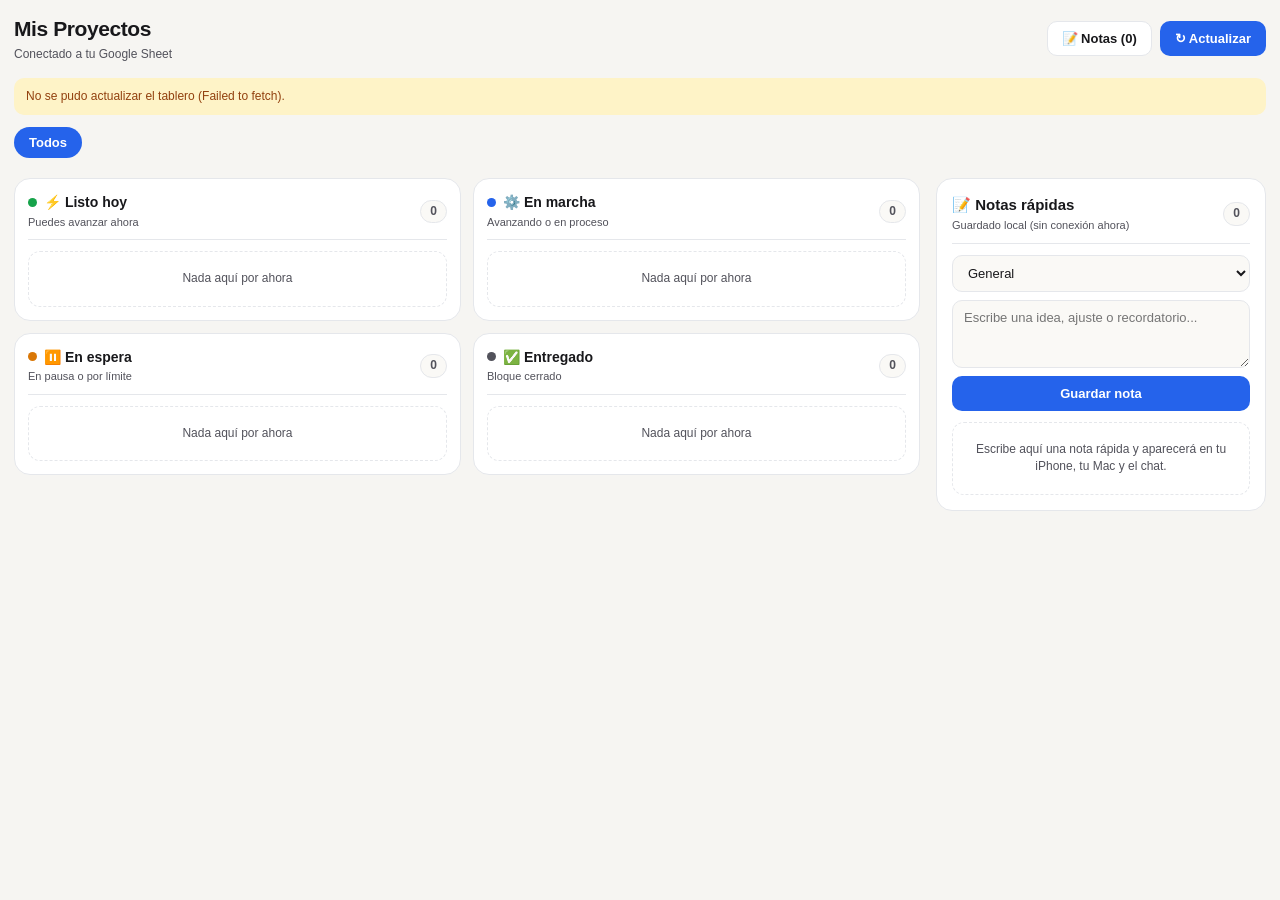
==== commit 6f50fecb: "chore(m): actualizar m/index.html desde visor-safari-iphone.html (Drive)" ====
--- a/m/index.html
+++ b/m/index.html
@@ -30,6 +30,7 @@
       --c2: #2563eb;
       --c3: #7c3aed;
       --c4: #c2410c;
+      --c5: #db2777;
     }
     @media (prefers-color-scheme: dark) {
       :root {
@@ -51,6 +52,7 @@
         --c2: #60a5fa;
         --c3: #a78bfa;
         --c4: #fb923c;
+        --c5: #f472b6;
       }
     }
     * { box-sizing: border-box; -webkit-tap-highlight-color: transparent; }
@@ -117,10 +119,9 @@
       border-color: transparent;
     }
 
-    /* Main Layout: Kanban + Right Notes Sidebar */
     .layout {
       display: grid;
-      grid-template-columns: minmax(0, 1fr) 320px;
+      grid-template-columns: minmax(0, 1fr) 330px;
       gap: 16px;
       align-items: start;
     }
@@ -233,7 +234,6 @@
       color: var(--muted);
     }
 
-    /* Notes Sidebar */
     .notes-panel {
       background: var(--card);
       border: 1px solid var(--border);
@@ -241,7 +241,7 @@
       padding: 15px;
       display: flex;
       flex-direction: column;
-      gap: 12px;
+      gap: 11px;
       position: sticky;
       top: 14px;
     }
@@ -254,6 +254,7 @@
       border-bottom: 1px solid var(--border);
     }
     .notes-head h2 { font-size: 15px; font-weight: 800; margin: 0; }
+    .notes-sync { font-size: 11px; color: var(--muted); margin-top: 2px; }
     .note-form { display: flex; flex-direction: column; gap: 8px; }
     .note-select, .note-input {
       width: 100%;
@@ -341,8 +342,9 @@
   <script>
     (function () {
       const SHEET_CSV_URL = 'https://docs.google.com/spreadsheets/d/e/2PACX-1vQQvAqRtPj_lLBGKCvmbcWI3wLH4lWmuTjyJDMoUFYXm4DWfJqzNTVH6kmYKt-qrTUp8caF68bpBpg8/pub?output=csv';
-      const CACHE_KEY = 'kanban_sheet_cache_v1';
-      const NOTES_KEY = 'kanban_quick_notes_v1';
+      const NOTES_API_URL = 'https://script.google.com/macros/s/AKfycbwws9_YPS9f7TeR-cQbMYkqgSe4ayFxfO4IxBB3EtsqpvdKIEpcEXRLiajb96GC4sZm2A/exec';
+      const CACHE_KEY = 'kanban_sheet_cache_v2';
+      const NOTES_CACHE_KEY = 'kanban_cloud_notes_v2';
 
       const COLUMNS = [
         { id: 'Listo hoy', title: '⚡ Listo hoy', desc: 'Puedes avanzar ahora', dot: 'var(--ok)' },
@@ -354,15 +356,18 @@
       const GROUP_COLORS = {
         'VIDA EN ORDEN': 'var(--c1)',
         'EducArte': 'var(--c2)',
-        'Motivación': 'var(--c3)'
+        'Motivación': 'var(--c3)',
+        'Arcoíris de Fe': 'var(--c5)'
       };
-      const FALLBACK_COLORS = ['var(--c1)', 'var(--c2)', 'var(--c3)', 'var(--c4)'];
+      const FALLBACK_COLORS = ['var(--c1)', 'var(--c2)', 'var(--c3)', 'var(--c4)', 'var(--c5)'];
 
       let currentRows = [];
       let selectedGroup = 'Todos';
       let lastSyncLabel = '';
       let lastError = '';
-      let notes = loadNotes();
+      let notes = loadNotesCache();
+      let notesSyncLabel = 'Sincronizando...';
+      let selectedNoteTag = 'General';
 
       function esc(s) {
         return String(s || '')
@@ -380,16 +385,16 @@
         el._t = setTimeout(() => { el.style.display = 'none'; }, 2200);
       }
 
-      function loadNotes() {
+      function loadNotesCache() {
         try {
-          const raw = localStorage.getItem(NOTES_KEY);
+          const raw = localStorage.getItem(NOTES_CACHE_KEY);
           if (raw) return JSON.parse(raw);
         } catch (_) {}
         return [];
       }
 
-      function saveNotes() {
-        try { localStorage.setItem(NOTES_KEY, JSON.stringify(notes)); } catch (_) {}
+      function saveNotesCache() {
+        try { localStorage.setItem(NOTES_CACHE_KEY, JSON.stringify(notes)); } catch (_) {}
       }
 
       function copyText(text, okMsg) {
@@ -480,11 +485,68 @@
         return GROUP_COLORS[item.grupo] || FALLBACK_COLORS[idx % FALLBACK_COLORS.length];
       }
 
+      async function loadNotesFromCloud() {
+        notesSyncLabel = 'Sincronizando notas...';
+        try {
+          const res = await fetch(NOTES_API_URL + '?_t=' + Date.now(), {
+            method: 'GET',
+            credentials: 'omit',
+            redirect: 'follow',
+            cache: 'no-store'
+          });
+          if (!res.ok) throw new Error('HTTP ' + res.status);
+          const data = await res.json();
+          if (data && Array.isArray(data.notes)) {
+            notes = data.notes;
+            saveNotesCache();
+            const hora = new Date().toLocaleTimeString('es-MX', { hour: '2-digit', minute: '2-digit' });
+            notesSyncLabel = 'Sincronizadas iPhone ↔ Mac · ' + hora;
+            render();
+          }
+        } catch (err) {
+          notesSyncLabel = 'Guardado local (sin conexión ahora)';
+          render();
+        }
+      }
+
+      async function sendNoteAction(payload) {
+        notesSyncLabel = 'Guardando en la nube...';
+        render();
+        try {
+          await fetch(NOTES_API_URL, {
+            method: 'POST',
+            mode: 'no-cors',
+            credentials: 'omit',
+            headers: { 'Content-Type': 'text/plain;charset=utf-8' },
+            body: JSON.stringify(payload)
+          });
+          setTimeout(loadNotesFromCloud, 900);
+        } catch (_) {
+          notesSyncLabel = 'Guardado local (reintenta luego)';
+          render();
+        }
+      }
+
+      function getNoteTagOptions() {
+        const tags = ['General'];
+        currentRows.forEach(r => {
+          if (r.grupo && !tags.includes(r.grupo)) tags.push(r.grupo);
+        });
+        ['Motivación', 'EducArte', 'VIDA EN ORDEN', 'Arcoíris de Fe'].forEach(t => {
+          if (!tags.includes(t)) tags.push(t);
+        });
+        return tags;
+      }
+
       function renderNotesSection() {
         const openCount = notes.filter(n => !n.done).length;
-        const listHtml = notes.length ? notes.map((n, idx) => `
+        const tagOptions = getNoteTagOptions().map(t =>
+          `<option value="${esc(t)}" ${t === selectedNoteTag ? 'selected' : ''}>${esc(t)}</option>`
+        ).join('');
+
+        const listHtml = notes.length ? notes.map(n => `
           <div class="note-item ${n.done ? 'done' : ''}">
-            <input type="checkbox" data-note-toggle="${idx}" ${n.done ? 'checked' : ''} />
+            <input type="checkbox" data-note-toggle="${esc(n.id)}" ${n.done ? 'checked' : ''} />
             <div class="note-body">
               <div class="note-meta">
                 <span class="note-tag">${esc(n.tag)}</span>
@@ -492,23 +554,21 @@
               </div>
               <p class="note-text">${esc(n.text)}</p>
             </div>
-            <button type="button" class="note-del" data-note-del="${idx}" aria-label="Borrar">✕</button>
+            <button type="button" class="note-del" data-note-del="${esc(n.id)}" aria-label="Borrar">✕</button>
           </div>
-        `).join('') : `<div class="empty">Anota aquí ideas o pendientes rápidos para luego pegarlos en el chat.</div>`;
+        `).join('') : `<div class="empty">Escribe aquí una nota rápida y aparecerá en tu iPhone, tu Mac y el chat.</div>`;
 
         return `
           <aside id="notes-anchor" class="notes-panel">
             <div class="notes-head">
-              <h2>📝 Notas rápidas</h2>
+              <div>
+                <h2>📝 Notas rápidas</h2>
+                <div class="notes-sync">${esc(notesSyncLabel)}</div>
+              </div>
               <span class="count">${openCount}</span>
             </div>
             <form id="note-form" class="note-form">
-              <select id="note-tag" class="note-select">
-                <option value="General">General</option>
-                <option value="Motivación">Motivación</option>
-                <option value="EducArte">EducArte</option>
-                <option value="VIDA EN ORDEN">VIDA EN ORDEN</option>
-              </select>
+              <select id="note-tag" class="note-select">${tagOptions}</select>
               <textarea id="note-text" class="note-input" placeholder="Escribe una idea, ajuste o recordatorio..."></textarea>
               <button type="submit" class="btn btn-primary">Guardar nota</button>
             </form>
@@ -610,7 +670,10 @@
           </div>
         `;
 
-        document.getElementById('btn-refresh').addEventListener('click', loadFromSheet);
+        document.getElementById('btn-refresh').addEventListener('click', () => {
+          loadFromSheet();
+          loadNotesFromCloud();
+        });
         document.getElementById('btn-jump-notes').addEventListener('click', () => {
           const el = document.getElementById('notes-anchor');
           if (el) el.scrollIntoView({ behavior: 'smooth', block: 'start' });
@@ -622,6 +685,11 @@
             render();
           });
         });
+
+        const tagSel = document.getElementById('note-tag');
+        if (tagSel) {
+          tagSel.addEventListener('change', () => { selectedNoteTag = tagSel.value; });
+        }
 
         const form = document.getElementById('note-form');
         if (form) {
@@ -634,31 +702,40 @@
             const now = new Date();
             const at = now.toLocaleDateString('es-MX', { day: 'numeric', month: 'short' }) + ' · ' +
                        now.toLocaleTimeString('es-MX', { hour: '2-digit', minute: '2-digit' });
-            notes.unshift({ tag: tagEl.value, text, at, done: false });
-            saveNotes();
-            render();
-            showToast('Nota guardada');
+            const newNote = {
+              id: 'n_' + Date.now() + '_' + Math.random().toString(36).slice(2, 6),
+              tag: tagEl.value,
+              text,
+              at,
+              done: false
+            };
+            selectedNoteTag = tagEl.value;
+            notes.unshift(newNote);
+            saveNotesCache();
+            showToast('Guardando nota en la nube...');
+            sendNoteAction({ action: 'add', ...newNote });
           });
         }
 
         document.querySelectorAll('[data-note-toggle]').forEach(cb => {
           cb.addEventListener('change', () => {
-            const idx = Number(cb.dataset.noteToggle);
-            if (notes[idx]) {
-              notes[idx].done = cb.checked;
-              saveNotes();
-              render();
+            const id = cb.dataset.noteToggle;
+            const item = notes.find(n => n.id === id);
+            if (item) {
+              item.done = cb.checked;
+              saveNotesCache();
+              sendNoteAction({ action: 'toggle', id, done: item.done });
             }
           });
         });
 
         document.querySelectorAll('[data-note-del]').forEach(btn => {
           btn.addEventListener('click', () => {
-            const idx = Number(btn.dataset.noteDel);
-            notes.splice(idx, 1);
-            saveNotes();
-            render();
-            showToast('Nota eliminada');
+            const id = btn.dataset.noteDel;
+            notes = notes.filter(n => n.id !== id);
+            saveNotesCache();
+            showToast('Nota borrada');
+            sendNoteAction({ action: 'delete', id });
           });
         });
 
@@ -677,9 +754,9 @@
         if (clearBtn) {
           clearBtn.addEventListener('click', () => {
             notes = notes.filter(n => !n.done);
-            saveNotes();
-            render();
-            showToast('Notas hechas limpiadas');
+            saveNotesCache();
+            showToast('Limpiando hechas...');
+            sendNoteAction({ action: 'clear_done' });
           });
         }
       }
@@ -711,7 +788,7 @@
           try { localStorage.setItem(CACHE_KEY, JSON.stringify(parsed)); } catch (_) {}
           render();
         } catch (err) {
-          lastError = 'No se pudo actualizar ahora (' + err.message + ').';
+          lastError = 'No se pudo actualizar el tablero (' + err.message + ').';
           if (currentRows.length) {
             lastSyncLabel = 'Mostrando última copia guardada';
             render();
@@ -723,6 +800,7 @@
       }
 
       loadFromSheet();
+      loadNotesFromCloud();
     })();
   </script>
 </body>
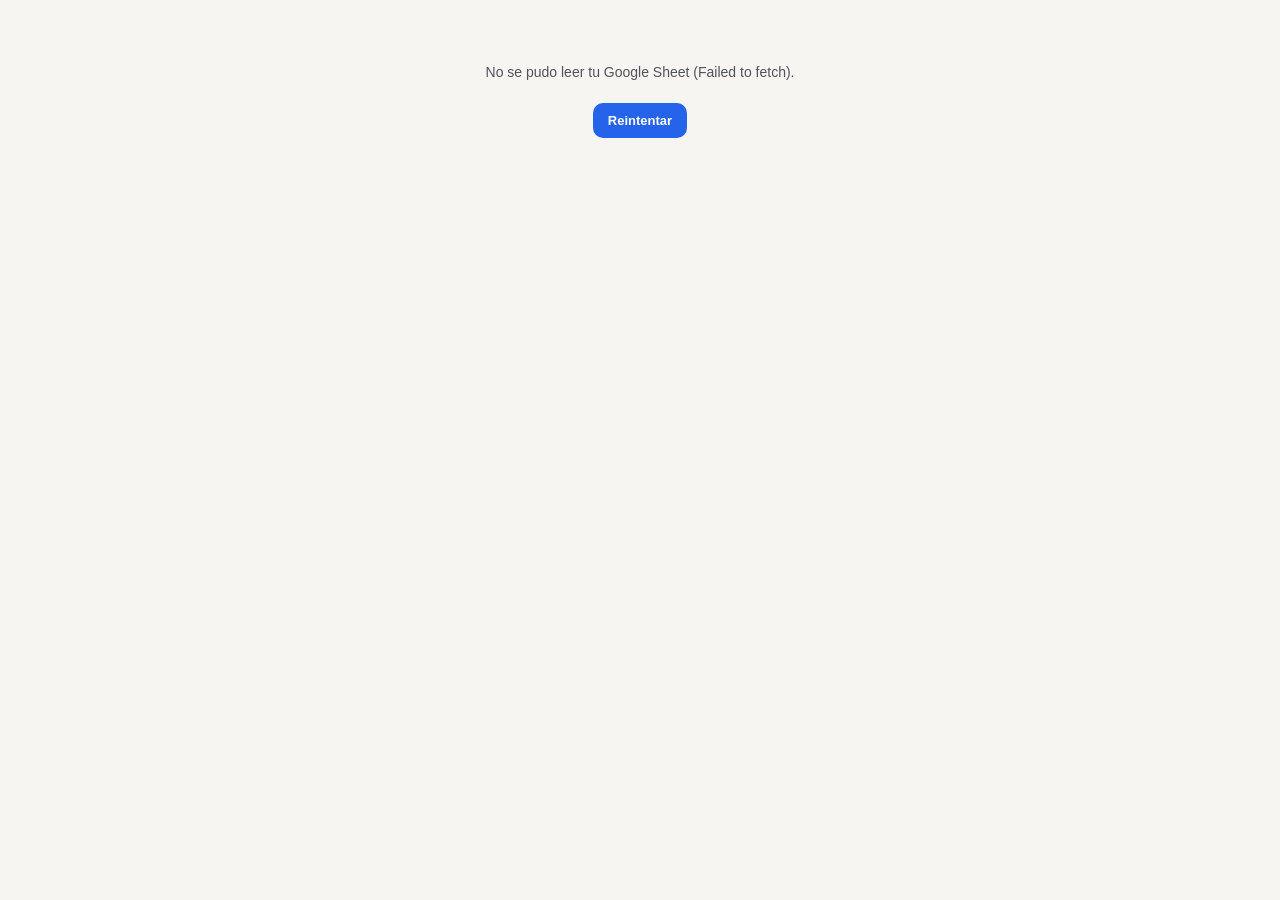
==== commit 035facbc: "feat(m): actualizar visor móvil Safari iPhone en m/index.html" ====
--- a/m/index.html
+++ b/m/index.html
@@ -85,6 +85,11 @@
       font-size: 13px;
       font-weight: 600;
       cursor: pointer;
+      text-decoration: none;
+      display: inline-flex;
+      align-items: center;
+      justify-content: center;
+      gap: 6px;
       flex-shrink: 0;
     }
     .btn-primary {
@@ -121,7 +126,7 @@
 
     .layout {
       display: grid;
-      grid-template-columns: minmax(0, 1fr) 330px;
+      grid-template-columns: minmax(0, 1fr) 320px;
       gap: 16px;
       align-items: start;
     }
@@ -254,61 +259,40 @@
       border-bottom: 1px solid var(--border);
     }
     .notes-head h2 { font-size: 15px; font-weight: 800; margin: 0; }
-    .notes-sync { font-size: 11px; color: var(--muted); margin-top: 2px; }
-    .note-form { display: flex; flex-direction: column; gap: 8px; }
-    .note-select, .note-input {
-      width: 100%;
-      padding: 9px 11px;
-      border-radius: 10px;
-      border: 1px solid var(--border);
+    .notes-sub { font-size: 11px; color: var(--muted); margin-top: 2px; }
+    .note-list { display: flex; flex-direction: column; gap: 9px; }
+    .note-card {
       background: var(--card-inner);
+      border: 1px solid var(--border);
+      border-radius: 12px;
+      padding: 11px;
+      display: flex;
+      flex-direction: column;
+      gap: 5px;
+    }
+    .note-proj {
+      display: flex;
+      align-items: center;
+      gap: 6px;
+      font-size: 12px;
+      font-weight: 800;
       color: var(--fg);
-      font-family: inherit;
+    }
+    .note-text {
+      margin: 0;
       font-size: 13px;
-    }
-    .note-input { resize: vertical; min-height: 68px; }
-    .note-list { display: flex; flex-direction: column; gap: 8px; }
-    .note-item {
-      background: var(--card-inner);
-      border: 1px solid var(--border);
-      border-radius: 11px;
-      padding: 10px;
-      display: flex;
-      align-items: flex-start;
-      gap: 8px;
-    }
-    .note-item.done { opacity: 0.6; }
-    .note-item input[type="checkbox"] { margin-top: 3px; width: 16px; height: 16px; accent-color: var(--accent); flex-shrink: 0; }
-    .note-body { flex: 1; min-width: 0; }
-    .note-meta { display: flex; align-items: center; gap: 6px; flex-wrap: wrap; margin-bottom: 3px; }
-    .note-tag {
-      font-size: 10px;
-      font-weight: 700;
-      padding: 1px 7px;
-      border-radius: 999px;
-      background: var(--inst-bg);
-      color: var(--accent);
-      border: 1px solid var(--inst-bd);
-    }
-    .note-time { font-size: 10px; color: var(--muted); }
-    .note-text { margin: 0; font-size: 13px; color: var(--fg); word-break: break-word; }
-    .note-item.done .note-text { text-decoration: line-through; color: var(--muted); }
-    .note-del {
-      background: none;
-      border: none;
-      color: var(--muted);
-      font-size: 14px;
-      cursor: pointer;
-      padding: 0 3px;
-      line-height: 1;
-    }
-    .notes-footer {
-      display: flex;
+      color: var(--fg);
+      white-space: pre-wrap;
+      word-break: break-word;
+    }
+    .notes-actions {
+      display: flex;
+      flex-direction: column;
       gap: 8px;
       padding-top: 8px;
       border-top: 1px solid var(--border);
     }
-    .notes-footer .btn { flex: 1; text-align: center; padding: 9px 10px; font-size: 12px; }
+    .notes-actions .btn { width: 100%; }
     .toast {
       position: fixed;
       bottom: 20px;
@@ -342,9 +326,8 @@
   <script>
     (function () {
       const SHEET_CSV_URL = 'https://docs.google.com/spreadsheets/d/e/2PACX-1vQQvAqRtPj_lLBGKCvmbcWI3wLH4lWmuTjyJDMoUFYXm4DWfJqzNTVH6kmYKt-qrTUp8caF68bpBpg8/pub?output=csv';
-      const NOTES_API_URL = 'https://script.google.com/macros/s/AKfycbwws9_YPS9f7TeR-cQbMYkqgSe4ayFxfO4IxBB3EtsqpvdKIEpcEXRLiajb96GC4sZm2A/exec';
-      const CACHE_KEY = 'kanban_sheet_cache_v2';
-      const NOTES_CACHE_KEY = 'kanban_cloud_notes_v2';
+      const SHEET_EDIT_URL = 'https://docs.google.com/spreadsheets/d/18rWDt3eQQqrQWvTqwOR3hwNJC5tNNxQdo_WN72nXnz4/edit';
+      const CACHE_KEY = 'kanban_sheet_cache_v3';
 
       const COLUMNS = [
         { id: 'Listo hoy', title: '⚡ Listo hoy', desc: 'Puedes avanzar ahora', dot: 'var(--ok)' },
@@ -365,9 +348,6 @@
       let selectedGroup = 'Todos';
       let lastSyncLabel = '';
       let lastError = '';
-      let notes = loadNotesCache();
-      let notesSyncLabel = 'Sincronizando...';
-      let selectedNoteTag = 'General';
 
       function esc(s) {
         return String(s || '')
@@ -383,18 +363,6 @@
         el.style.display = 'block';
         clearTimeout(el._t);
         el._t = setTimeout(() => { el.style.display = 'none'; }, 2200);
-      }
-
-      function loadNotesCache() {
-        try {
-          const raw = localStorage.getItem(NOTES_CACHE_KEY);
-          if (raw) return JSON.parse(raw);
-        } catch (_) {}
-        return [];
-      }
-
-      function saveNotesCache() {
-        try { localStorage.setItem(NOTES_CACHE_KEY, JSON.stringify(notes)); } catch (_) {}
       }
 
       function copyText(text, okMsg) {
@@ -485,100 +453,40 @@
         return GROUP_COLORS[item.grupo] || FALLBACK_COLORS[idx % FALLBACK_COLORS.length];
       }
 
-      async function loadNotesFromCloud() {
-        notesSyncLabel = 'Sincronizando notas...';
-        try {
-          const res = await fetch(NOTES_API_URL + '?_t=' + Date.now(), {
-            method: 'GET',
-            credentials: 'omit',
-            redirect: 'follow',
-            cache: 'no-store'
-          });
-          if (!res.ok) throw new Error('HTTP ' + res.status);
-          const data = await res.json();
-          if (data && Array.isArray(data.notes)) {
-            notes = data.notes;
-            saveNotesCache();
-            const hora = new Date().toLocaleTimeString('es-MX', { hour: '2-digit', minute: '2-digit' });
-            notesSyncLabel = 'Sincronizadas iPhone ↔ Mac · ' + hora;
-            render();
-          }
-        } catch (err) {
-          notesSyncLabel = 'Guardado local (sin conexión ahora)';
-          render();
-        }
-      }
-
-      async function sendNoteAction(payload) {
-        notesSyncLabel = 'Guardando en la nube...';
-        render();
-        try {
-          await fetch(NOTES_API_URL, {
-            method: 'POST',
-            mode: 'no-cors',
-            credentials: 'omit',
-            headers: { 'Content-Type': 'text/plain;charset=utf-8' },
-            body: JSON.stringify(payload)
-          });
-          setTimeout(loadNotesFromCloud, 900);
-        } catch (_) {
-          notesSyncLabel = 'Guardado local (reintenta luego)';
-          render();
-        }
-      }
-
-      function getNoteTagOptions() {
-        const tags = ['General'];
-        currentRows.forEach(r => {
-          if (r.grupo && !tags.includes(r.grupo)) tags.push(r.grupo);
-        });
-        ['Motivación', 'EducArte', 'VIDA EN ORDEN', 'Arcoíris de Fe'].forEach(t => {
-          if (!tags.includes(t)) tags.push(t);
-        });
-        return tags;
-      }
-
-      function renderNotesSection() {
-        const openCount = notes.filter(n => !n.done).length;
-        const tagOptions = getNoteTagOptions().map(t =>
-          `<option value="${esc(t)}" ${t === selectedNoteTag ? 'selected' : ''}>${esc(t)}</option>`
-        ).join('');
-
-        const listHtml = notes.length ? notes.map(n => `
-          <div class="note-item ${n.done ? 'done' : ''}">
-            <input type="checkbox" data-note-toggle="${esc(n.id)}" ${n.done ? 'checked' : ''} />
-            <div class="note-body">
-              <div class="note-meta">
-                <span class="note-tag">${esc(n.tag)}</span>
-                <span class="note-time">${esc(n.at)}</span>
+      function renderNotesSection(visibleRows) {
+        const withNotes = visibleRows.filter(r => r.notas && r.notas.trim() !== '');
+        const listHtml = withNotes.length ? withNotes.map((r, idx) => {
+          const color = pickColor(r, idx);
+          return `
+            <div class="note-card">
+              <div class="note-proj">
+                <span class="dot" style="background:${color}"></span>
+                <span>${esc(r.proyecto)}</span>
               </div>
-              <p class="note-text">${esc(n.text)}</p>
+              <p class="note-text">${esc(r.notas)}</p>
             </div>
-            <button type="button" class="note-del" data-note-del="${esc(n.id)}" aria-label="Borrar">✕</button>
+          `;
+        }).join('') : `
+          <div class="empty">
+            Todavía no hay notas escritas.<br><br>
+            Escribe en la columna <strong>notas</strong> de tu Google Sheet y aparecerán aquí en iPhone y Mac.
           </div>
-        `).join('') : `<div class="empty">Escribe aquí una nota rápida y aparecerá en tu iPhone, tu Mac y el chat.</div>`;
+        `;
 
         return `
           <aside id="notes-anchor" class="notes-panel">
             <div class="notes-head">
               <div>
-                <h2>📝 Notas rápidas</h2>
-                <div class="notes-sync">${esc(notesSyncLabel)}</div>
+                <h2>📝 Mis notas</h2>
+                <div class="notes-sub">Leídas directo de tu Google Sheet</div>
               </div>
-              <span class="count">${openCount}</span>
+              <span class="count">${withNotes.length}</span>
             </div>
-            <form id="note-form" class="note-form">
-              <select id="note-tag" class="note-select">${tagOptions}</select>
-              <textarea id="note-text" class="note-input" placeholder="Escribe una idea, ajuste o recordatorio..."></textarea>
-              <button type="submit" class="btn btn-primary">Guardar nota</button>
-            </form>
             <div class="note-list">${listHtml}</div>
-            ${notes.length ? `
-              <div class="notes-footer">
-                <button type="button" id="btn-copy-notes" class="btn btn-primary">📋 Copiar para el chat</button>
-                <button type="button" id="btn-clear-done" class="btn">Limpiar hechas</button>
-              </div>
-            ` : ''}
+            <div class="notes-actions">
+              <a href="${SHEET_EDIT_URL}" target="_blank" rel="noopener noreferrer" class="btn btn-primary">✏️ Escribir o editar en la hoja</a>
+              ${withNotes.length ? `<button type="button" id="btn-copy-notes" class="btn">📋 Copiar notas para el chat</button>` : ''}
+            </div>
           </aside>
         `;
       }
@@ -649,7 +557,7 @@
           `;
         }).join('');
 
-        const openNotes = notes.filter(n => !n.done).length;
+        const notesCount = visible.filter(r => r.notas && r.notas.trim() !== '').length;
 
         document.getElementById('root').innerHTML = `
           <header>
@@ -658,7 +566,7 @@
               <div class="meta">${esc(lastSyncLabel || 'Conectado a tu Google Sheet')}</div>
             </div>
             <div class="head-actions">
-              <button id="btn-jump-notes" type="button" class="btn">📝 Notas (${openNotes})</button>
+              <button id="btn-jump-notes" type="button" class="btn">📝 Notas (${notesCount})</button>
               <button id="btn-refresh" type="button" class="btn btn-primary">↻ Actualizar</button>
             </div>
           </header>
@@ -666,14 +574,11 @@
           <div class="filters">${filtersHtml}</div>
           <div class="layout">
             <main class="board">${boardHtml}</main>
-            ${renderNotesSection()}
+            ${renderNotesSection(visible)}
           </div>
         `;
 
-        document.getElementById('btn-refresh').addEventListener('click', () => {
-          loadFromSheet();
-          loadNotesFromCloud();
-        });
+        document.getElementById('btn-refresh').addEventListener('click', loadFromSheet);
         document.getElementById('btn-jump-notes').addEventListener('click', () => {
           const el = document.getElementById('notes-anchor');
           if (el) el.scrollIntoView({ behavior: 'smooth', block: 'start' });
@@ -686,77 +591,13 @@
           });
         });
 
-        const tagSel = document.getElementById('note-tag');
-        if (tagSel) {
-          tagSel.addEventListener('change', () => { selectedNoteTag = tagSel.value; });
-        }
-
-        const form = document.getElementById('note-form');
-        if (form) {
-          form.addEventListener('submit', e => {
-            e.preventDefault();
-            const txtEl = document.getElementById('note-text');
-            const tagEl = document.getElementById('note-tag');
-            const text = txtEl.value.trim();
-            if (!text) return;
-            const now = new Date();
-            const at = now.toLocaleDateString('es-MX', { day: 'numeric', month: 'short' }) + ' · ' +
-                       now.toLocaleTimeString('es-MX', { hour: '2-digit', minute: '2-digit' });
-            const newNote = {
-              id: 'n_' + Date.now() + '_' + Math.random().toString(36).slice(2, 6),
-              tag: tagEl.value,
-              text,
-              at,
-              done: false
-            };
-            selectedNoteTag = tagEl.value;
-            notes.unshift(newNote);
-            saveNotesCache();
-            showToast('Guardando nota en la nube...');
-            sendNoteAction({ action: 'add', ...newNote });
-          });
-        }
-
-        document.querySelectorAll('[data-note-toggle]').forEach(cb => {
-          cb.addEventListener('change', () => {
-            const id = cb.dataset.noteToggle;
-            const item = notes.find(n => n.id === id);
-            if (item) {
-              item.done = cb.checked;
-              saveNotesCache();
-              sendNoteAction({ action: 'toggle', id, done: item.done });
-            }
-          });
-        });
-
-        document.querySelectorAll('[data-note-del]').forEach(btn => {
-          btn.addEventListener('click', () => {
-            const id = btn.dataset.noteDel;
-            notes = notes.filter(n => n.id !== id);
-            saveNotesCache();
-            showToast('Nota borrada');
-            sendNoteAction({ action: 'delete', id });
-          });
-        });
-
         const copyBtn = document.getElementById('btn-copy-notes');
         if (copyBtn) {
           copyBtn.addEventListener('click', () => {
-            const pending = notes.filter(n => !n.done);
-            const target = pending.length ? pending : notes;
-            const lines = ['Aquí van mis notas rápidas del tablero para seguirle:', ''];
-            target.forEach(n => lines.push(`• [${n.tag}] ${n.text} (${n.at})`));
-            copyText(lines.join('\n'), 'Notas copiadas listas para pegar en el chat');
-          });
-        }
-
-        const clearBtn = document.getElementById('btn-clear-done');
-        if (clearBtn) {
-          clearBtn.addEventListener('click', () => {
-            notes = notes.filter(n => !n.done);
-            saveNotesCache();
-            showToast('Limpiando hechas...');
-            sendNoteAction({ action: 'clear_done' });
+            const withNotes = visible.filter(r => r.notas && r.notas.trim() !== '');
+            const lines = ['Aquí van mis notas del tablero para seguirle:', ''];
+            withNotes.forEach(r => lines.push(`• [${r.proyecto}] ${r.notas}`));
+            copyText(lines.join('\n'), 'Notas copiadas');
           });
         }
       }
@@ -788,7 +629,7 @@
           try { localStorage.setItem(CACHE_KEY, JSON.stringify(parsed)); } catch (_) {}
           render();
         } catch (err) {
-          lastError = 'No se pudo actualizar el tablero (' + err.message + ').';
+          lastError = 'No se pudo actualizar ahora (' + err.message + ').';
           if (currentRows.length) {
             lastSyncLabel = 'Mostrando última copia guardada';
             render();
@@ -800,7 +641,6 @@
       }
 
       loadFromSheet();
-      loadNotesFromCloud();
     })();
   </script>
 </body>
